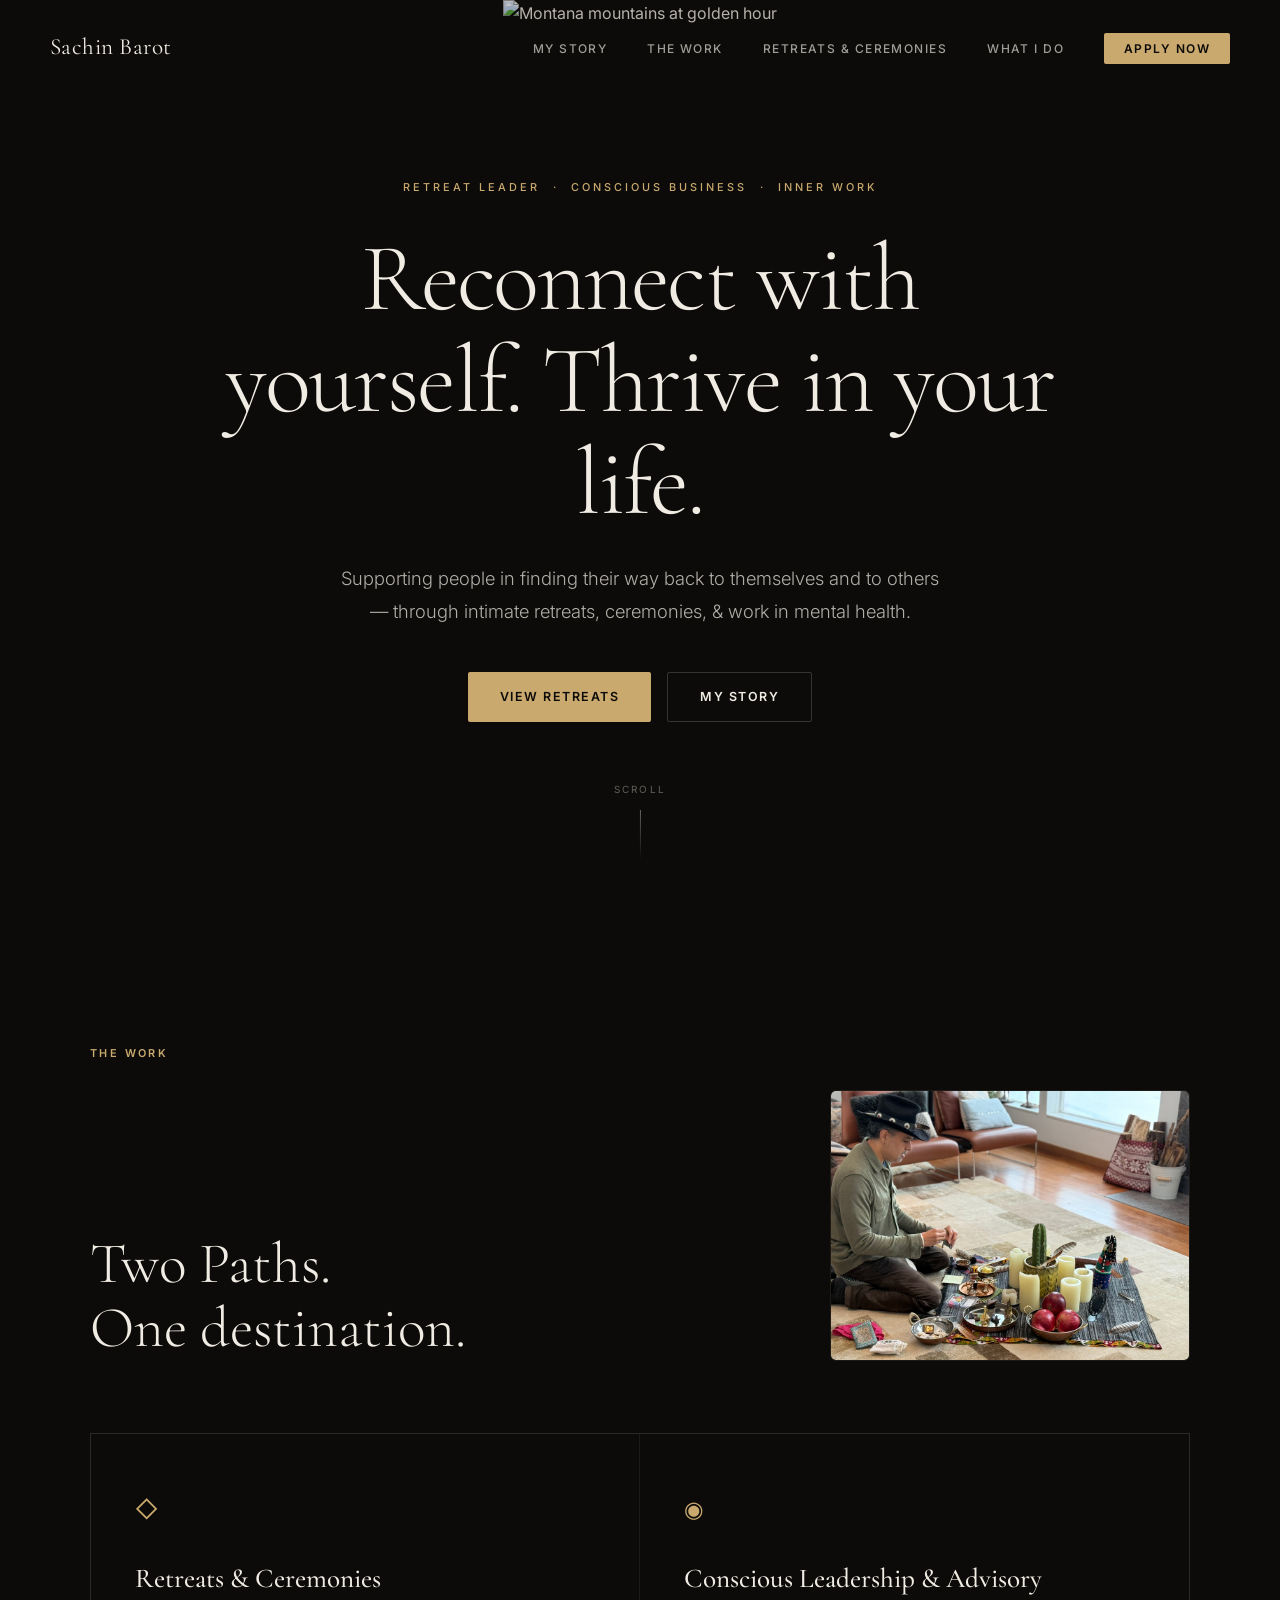
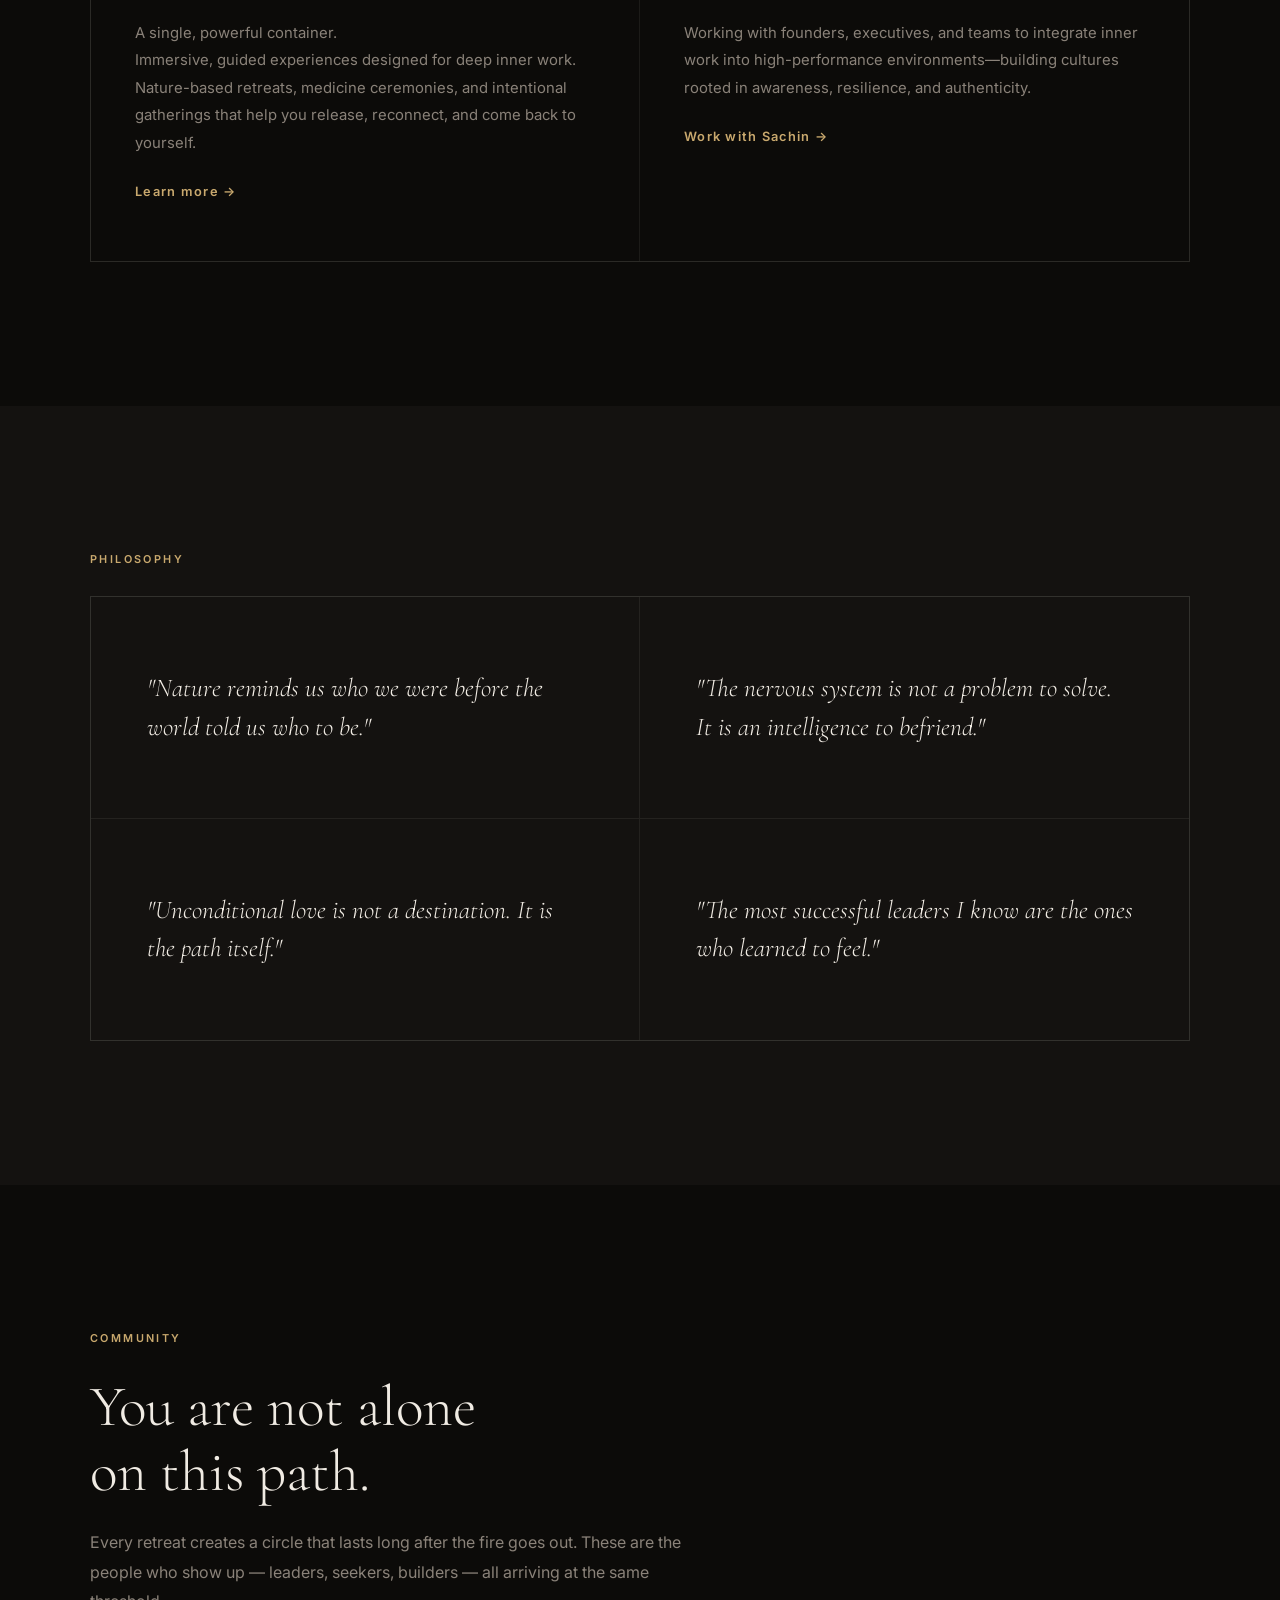
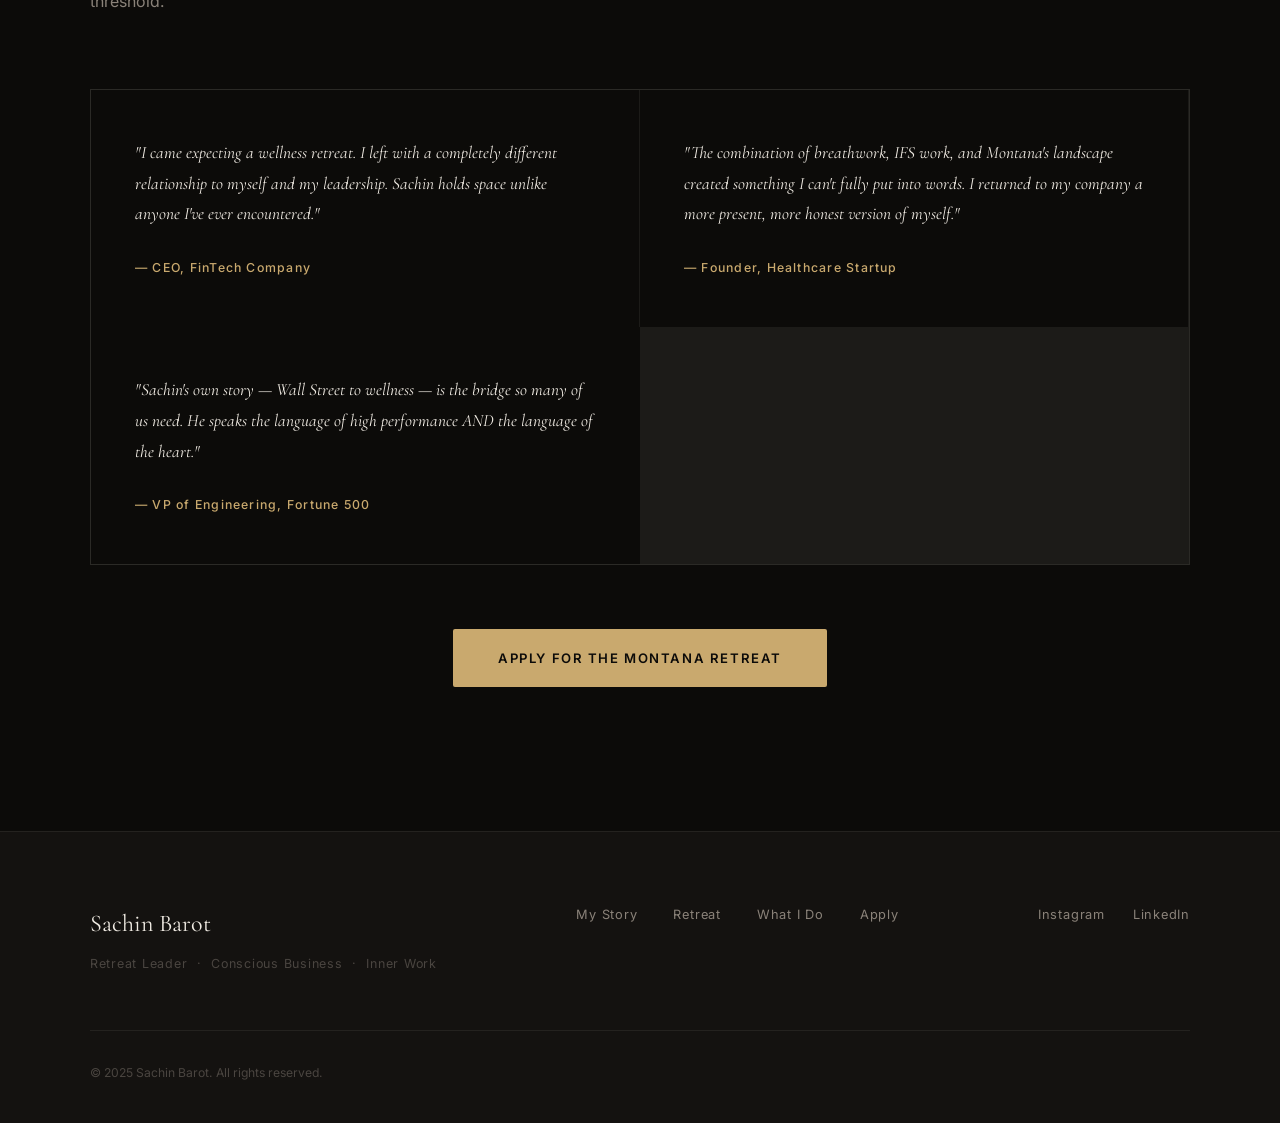
==== index.html @ ffbde457 "Add favicon and browser tab icon across all pages Generates favicon and apple-touch-icon sizes from " ====
<!DOCTYPE html>
<html lang="en">
<head>
  <meta charset="UTF-8" />
  <meta name="viewport" content="width=device-width, initial-scale=1.0" />
  <title>Sachin Barot — Retreat Leader & Conscious Guide</title>
  <meta name="description" content="Immersive retreats and experiences designed to help leaders reconnect with their hearts, their purpose, and the natural world." />
  <link href="https://fonts.googleapis.com/css2?family=Cormorant+Garamond:ital,wght@0,300;0,400;0,500;0,600;1,300;1,400;1,500&family=Inter:wght@300;400;500;600&display=swap" rel="stylesheet" />
  <link rel="icon" type="image/png" sizes="32x32" href="images/favicon-32.png" />
  <link rel="icon" type="image/png" sizes="16x16" href="images/favicon-16.png" />
  <link rel="apple-touch-icon" sizes="180x180" href="images/apple-touch-icon.png" />
  <link rel="stylesheet" href="style.css" />
</head>
<body>

  <!-- ─── NAV ─────────────────────────────────────────────── -->
  <nav id="nav">
    <div class="nav-inner">
      <a href="index.html" class="nav-logo">Sachin Barot</a>
      <ul class="nav-links" id="navLinks">
        <li><a href="story.html">My Story</a></li>
        <li><a href="index.html#work">The Work</a></li>
        <li><a href="retreat.html">Retreats &amp; Ceremonies</a></li>
        <li><a href="writing.html">What I Do</a></li>
        <li><a href="retreat.html#apply" class="nav-cta">Apply Now</a></li>
      </ul>
      <button class="nav-menu-btn" id="menuBtn" aria-label="Toggle menu">
        <span></span><span></span><span></span>
      </button>
    </div>
  </nav>

  <!-- ─── HERO ─────────────────────────────────────────────── -->
  <section id="hero">
    <div class="hero-bg">
      <img
        src="images/montana-1.jpg"
        alt="Montana mountains at golden hour"
        fetchpriority="high"
      />
      <div class="hero-overlay"></div>
    </div>
    <div class="hero-content">
      <p class="eyebrow">Retreat Leader &nbsp;·&nbsp; Conscious Business &nbsp;·&nbsp; Inner Work</p>
      <h1>Reconnect with yourself. Thrive in your life.</h1>
      <p class="hero-sub">
        Supporting people in finding their way back to themselves and to others — 
        through intimate retreats, ceremonies, & work in mental health.
      </p>
      <div class="hero-btns">
        <a href="retreat.html" class="btn btn-primary">View Retreats</a>
        <a href="story.html" class="btn btn-ghost">My Story</a>
      </div>
    </div>
    <div class="hero-scroll">
      <span>Scroll</span>
      <div class="scroll-line"></div>
    </div>
  </section>

  <!-- ─── THE WORK ──────────────────────────────────────────── -->
  <section id="work">
    <div class="container">
      <div class="section-label">The Work</div>
      <div class="work-heading-row">
  <h2>Two Paths.<br>One destination.</h2>
  <img
    src="images/sachin-right.jpg"
    alt="Sachin Barot portrait"
    class="work-heading-photo"
    loading="lazy"
  />
</div>      
     <div class="work-grid">
  <div class="work-card">
    <div class="work-icon">◇</div>
    <h3>Retreats &amp; Ceremonies</h3>
    <p>
      A single, powerful container.
    </p>
    <p>
      Immersive, guided experiences designed for deep inner work.
      Nature-based retreats, medicine ceremonies, and intentional
      gatherings that help you release, reconnect, and come back to
      yourself.
    </p>
    <a href="retreat.html" class="card-link">Learn more →</a>
  </div>
  <div class="work-card">
    <div class="work-icon">◉</div>
    <h3>Conscious Leadership &amp; Advisory</h3>
    <p>
      Working with founders, executives, and teams to integrate inner
      work into high-performance environments—building cultures rooted
      in awareness, resilience, and authenticity.
    </p>
    <a href="writing.html" class="card-link">Work with Sachin →</a>  
  </div>
</div>
  </section>

  <!-- ─── PHILOSOPHY ────────────────────────────────────────── -->
  <section id="philosophy">
    <div class="container">
      <div class="section-label">Philosophy</div>
      <div class="quotes-grid">
        <div class="quote-card">
          <blockquote>
            "Nature reminds us who we were before the world told us who to be."
          </blockquote>
        </div>
        <div class="quote-card">
          <blockquote>
            "The nervous system is not a problem to solve. It is an intelligence
            to befriend."
          </blockquote>
        </div>
        <div class="quote-card">
          <blockquote>
            "Unconditional love is not a destination. It is the path itself."
          </blockquote>
        </div>
        <div class="quote-card">
          <blockquote>
            "The most successful leaders I know are the ones who learned to feel."
          </blockquote>
        </div>
      </div>
    </div>
  </section>

  <!-- ─── COMMUNITY ─────────────────────────────────────────── -->
  <section id="community">
    <div class="container">
      <div class="section-label">Community</div>
      <h2>You are not alone<br>on this path.</h2>
      <p class="community-sub">
        Every retreat creates a circle that lasts long after the fire goes out.
        These are the people who show up — leaders, seekers, builders — all
        arriving at the same threshold.
      </p>
      <div class="testimonials">
        <div class="testimonial">
          <p class="testimonial-quote">
            "I came expecting a wellness retreat. I left with a completely different
            relationship to myself and my leadership. Sachin holds space unlike
            anyone I've ever encountered."
          </p>
          <span class="author-name">— CEO, FinTech Company</span>
        </div>
        <div class="testimonial">
          <p class="testimonial-quote">
            "The combination of breathwork, IFS work, and Montana's landscape
            created something I can't fully put into words. I returned to my
            company a more present, more honest version of myself."
          </p>
          <span class="author-name">— Founder, Healthcare Startup</span>
        </div>
        <div class="testimonial">
          <p class="testimonial-quote">
            "Sachin's own story — Wall Street to wellness — is the bridge so many
            of us need. He speaks the language of high performance AND the language
            of the heart."
          </p>
          <span class="author-name">— VP of Engineering, Fortune 500</span>
        </div>
      </div>
      <div class="community-cta">
        <a href="retreat.html#apply" class="btn btn-primary btn-large">Apply for the Montana Retreat</a>
      </div>
    </div>
  </section>

  <!-- ─── FOOTER ───────────────────────────────────────────── -->
  <footer>
    <div class="container footer-inner">
      <div class="footer-top">
        <div class="footer-brand">
          <a href="index.html" class="footer-logo">Sachin Barot</a>
          <p>Retreat Leader &nbsp;·&nbsp; Conscious Business &nbsp;·&nbsp; Inner Work</p>
        </div>
        <nav class="footer-nav">
          <a href="story.html">My Story</a>
          <a href="retreat.html">Retreat</a>
          <a href="writing.html">What I Do</a>          
          <a href="retreat.html#apply">Apply</a>
        </nav>
        <div class="footer-social">
          <a href="https://www.instagram.com/nycsachin/" target="_blank" rel="noopener noreferrer">Instagram</a>
          <a href="https://linkedin.com/in/sachin-barot/" target="_blank" rel="noopener noreferrer">LinkedIn</a>
        </div>
      </div>
      <div class="footer-bottom">
        <p>© 2025 Sachin Barot. All rights reserved.</p>
      </div>
    </div>
  </footer>

  <script src="app.js"></script>
</body>
</html>
---- style.css ----
/* ─── RESET & TOKENS ──────────────────────────────────────── */
*, *::before, *::after { box-sizing: border-box; margin: 0; padding: 0; }

:root {
  --bg:           #0c0b09;
  --bg-alt:       #141210;
  --bg-card:      #1c1917;
  --text:         #f0ebe3;
  --text-muted:   #8a8279;
  --text-dim:     #4a4540;
  --accent:       #c9a96e;
  --accent-hover: #e0c080;
  --border:       rgba(240,235,227,0.07);
  --border-mid:   rgba(240,235,227,0.12);
  --border-strong:rgba(240,235,227,0.18);

  --font-display: 'Cormorant Garamond', Georgia, serif;
  --font-body:    'Inter', system-ui, sans-serif;
}

html { scroll-behavior: smooth; }

body {
  font-family: var(--font-body);
  background: var(--bg);
  color: var(--text);
  line-height: 1.7;
  font-size: 1rem;
  overflow-x: hidden;
}

/* ─── UTILITIES ───────────────────────────────────────────── */
.container {
  max-width: 1180px;
  margin: 0 auto;
  padding: 0 2.5rem;
}

.section-label {
  font-size: 0.68rem;
  font-weight: 600;
  letter-spacing: 0.22em;
  text-transform: uppercase;
  color: var(--accent);
  margin-bottom: 1.75rem;
}

/* ─── BUTTONS ─────────────────────────────────────────────── */
.btn {
  display: inline-flex;
  align-items: center;
  gap: 0.5rem;
  padding: 0.85rem 2rem;
  border-radius: 2px;
  font-family: var(--font-body);
  font-size: 0.78rem;
  font-weight: 600;
  letter-spacing: 0.12em;
  text-transform: uppercase;
  text-decoration: none;
  transition: all 0.25s ease;
  cursor: pointer;
  border: none;
  white-space: nowrap;
}
.btn-primary {
  background: var(--accent);
  color: #0c0b09;
}
.btn-primary:hover {
  background: var(--accent-hover);
  transform: translateY(-2px);
}
.btn-ghost {
  background: transparent;
  color: var(--text);
  border: 1px solid var(--border-strong);
}
.btn-ghost:hover {
  border-color: var(--accent);
  color: var(--accent);
}
.btn-large {
  padding: 1.1rem 2.8rem;
  font-size: 0.82rem;
}
.btn-full {
  width: 100%;
  justify-content: center;
}

/* ─── NAV ─────────────────────────────────────────────────── */
#nav {
  position: fixed;
  top: 0; left: 0; right: 0;
  z-index: 200;
  padding: 1.75rem 2.5rem;
  transition: background 0.4s ease, padding 0.35s ease, backdrop-filter 0.4s ease;
}
#nav.scrolled {
  background: rgba(12, 11, 9, 0.94);
  backdrop-filter: blur(18px);
  -webkit-backdrop-filter: blur(18px);
  padding: 1.1rem 2.5rem;
  border-bottom: 1px solid var(--border);
}
.nav-inner {
  max-width: 1180px;
  margin: 0 auto;
  display: flex;
  align-items: center;
  justify-content: space-between;
  gap: 2rem;
}
.nav-logo {
  font-family: var(--font-display);
  font-size: 1.45rem;
  font-weight: 400;
  letter-spacing: 0.02em;
  color: var(--text);
  text-decoration: none;
  flex-shrink: 0;
}
.nav-links {
  display: flex;
  align-items: center;
  gap: 2.5rem;
  list-style: none;
}
.nav-links a {
  color: rgba(240,235,227,0.65);
  text-decoration: none;
  font-size: 0.75rem;
  font-weight: 500;
  letter-spacing: 0.12em;
  text-transform: uppercase;
  transition: color 0.2s;
}
.nav-links a:hover { color: var(--text); }
.nav-cta {
  background: var(--accent) !important;
  color: #0c0b09 !important;
  padding: 0.5rem 1.25rem !important;
  border-radius: 2px;
  font-weight: 600 !important;
}
.nav-cta:hover {
  background: var(--accent-hover) !important;
  transform: translateY(-1px);
}
.nav-menu-btn {
  display: none;
  flex-direction: column;
  gap: 5px;
  background: none;
  border: none;
  cursor: pointer;
  padding: 6px;
}
.nav-menu-btn span {
  display: block;
  width: 22px;
  height: 1px;
  background: var(--text);
  transition: all 0.3s;
}

/* ─── HERO ────────────────────────────────────────────────── */
#hero {
  position: relative;
  min-height: 100vh;
  display: flex;
  align-items: center;
  justify-content: center;
  text-align: center;
  overflow: hidden;
}
.hero-bg {
  position: absolute;
  inset: 0;
}
.hero-bg img {
  width: 100%;
  height: 100%;
  object-fit: cover;
  object-position: center 40%;
}
.hero-overlay {
  position: absolute;
  inset: 0;
  background: linear-gradient(
    to bottom,
    rgba(12,11,9,0.25) 0%,
    rgba(12,11,9,0.50) 45%,
    rgba(12,11,9,0.88) 100%
  );
}
.hero-content {
  position: relative;
  z-index: 2;
  max-width: 920px;
  padding: 0 2rem;
}
.eyebrow {
  font-size: 0.68rem;
  font-weight: 500;
  letter-spacing: 0.28em;
  text-transform: uppercase;
  color: var(--accent);
  margin-bottom: 2rem;
  display: block;
}
#hero h1 {
  font-family: var(--font-display);
  font-size: clamp(3.2rem, 7.5vw, 7rem);
  font-weight: 300;
  line-height: 1.06;
  letter-spacing: -0.02em;
  color: var(--text);
  margin-bottom: 1.75rem;
}
.hero-sub {
  font-size: clamp(1rem, 1.5vw, 1.15rem);
  color: rgba(240,235,227,0.72);
  max-width: 600px;
  margin: 0 auto 2.75rem;
  line-height: 1.8;
  font-weight: 300;
}
.hero-btns {
  display: flex;
  gap: 1rem;
  justify-content: center;
  flex-wrap: wrap;
}
.hero-scroll {
  position: absolute;
  bottom: 2.5rem;
  left: 50%;
  transform: translateX(-50%);
  display: flex;
  flex-direction: column;
  align-items: center;
  gap: 0.75rem;
  z-index: 2;
}
.hero-scroll span {
  font-size: 0.62rem;
  letter-spacing: 0.22em;
  text-transform: uppercase;
  color: rgba(240,235,227,0.38);
}
.scroll-line {
  width: 1px;
  height: 50px;
  background: linear-gradient(to bottom, rgba(240,235,227,0.4), transparent);
  animation: scrollPulse 2.2s ease-in-out infinite;
}
@keyframes scrollPulse {
  0%, 100% { opacity: 0.35; }
  50% { opacity: 1; }
}

/* ─── STORY ───────────────────────────────────────────────── */
#story {
  padding: 9rem 0;
  background: var(--bg-alt);
  position: relative;
}
#story::before {
  content: '';
  position: absolute;
  top: 0; left: 50%;
  transform: translateX(-50%);
  width: 1px; height: 80px;
  background: linear-gradient(to bottom, transparent, var(--border-mid));
}
.story-headline {
  font-family: var(--font-display);
  font-size: clamp(1.75rem, 3.2vw, 2.9rem);
  font-weight: 300;
  font-style: italic;
  line-height: 1.3;
  color: var(--text);
  max-width: 800px;
  margin-bottom: 5rem;
  border-left: 2px solid var(--accent);
  padding-left: 2rem;
}
.chapters {
  display: flex;
  flex-direction: column;
}
.chapter {
  display: grid;
  grid-template-columns: 72px 1fr;
  gap: 2.5rem;
  padding: 3.5rem 0;
  border-top: 1px solid var(--border);
}
.chapter:last-child { border-bottom: 1px solid var(--border); }
.chapter-num {
  font-family: var(--font-display);
  font-size: 3.8rem;
  font-weight: 300;
  color: var(--text-dim);
  line-height: 1;
  padding-top: 0.15rem;
}
.chapter-body h3 {
  font-family: var(--font-display);
  font-size: 1.7rem;
  font-weight: 500;
  color: var(--text);
  margin-bottom: 1rem;
}
.chapter-body p {
  color: rgba(240,235,227,0.62);
  line-height: 1.88;
  max-width: 680px;
  font-size: 0.96rem;
}

/* ─── THE WORK ────────────────────────────────────────────── */
#work {
  padding: 9rem 0;
  background: var(--bg);
}
#work h2 {
  font-family: var(--font-display);
  font-size: clamp(2.4rem, 4.5vw, 4rem);
  font-weight: 300;
  line-height: 1.12;
  margin-bottom: 0;  
}

.work-heading-row {
  display: flex;
  align-items: flex-end;
  justify-content: space-between;
  gap: 2rem;
  margin-bottom: 4.5rem;
}

.work-heading-photo {
  width: min(360px, 42vw);   /* wider than before */
  height: auto;              /* keep natural proportions */
  object-fit: contain;       /* no crop */
  border-radius: 6px;
  border: 1px solid var(--border);
}

@media (max-width: 768px) {
  .work-heading-photo {
    width: 100%;
    max-width: 360px;
    height: auto;
  }

  .work-heading-photo {
    width: 100%;
    max-width: 320px;
  }
}

.work-grid {
  display: grid;
  grid-template-columns: repeat(2, 1fr);
  gap: 0;
  background: var(--border);
  border: 1px solid var(--border);
}
.work-card {
  background: var(--bg);
  padding: 3.5rem 2.75rem;
  transition: background 0.3s;
  border-right: 1px solid var(--border);
}
.work-card:last-child { border-right: none; }
.work-card:hover { background: var(--bg-card); }
.work-icon {
  font-size: 1.4rem;
  color: var(--accent);
  margin-bottom: 1.75rem;
  display: block;
}
.work-card h3 {
  font-family: var(--font-display);
  font-size: 1.7rem;
  font-weight: 500;
  color: var(--text);
  margin-bottom: 1.1rem;
}
.work-card p {
  color: var(--text-muted);
  font-size: 0.93rem;
  line-height: 1.85;
}


/* ─── MONTANA RETREAT ─────────────────────────────────────── */
#retreat {
  position: relative;
  padding: 9rem 0;
  overflow: hidden;
}
.retreat-bg {
  position: absolute;
  inset: 0;
}
.retreat-bg img {
  width: 100%;
  height: 100%;
  object-fit: cover;
  object-position: center 30%;
  filter: brightness(0.2) saturate(0.7);
}
.retreat-overlay {
  position: absolute;
  inset: 0;
  background: linear-gradient(
    135deg,
    rgba(12,11,9,0.92) 0%,
    rgba(12,11,9,0.65) 100%
  );
}
.retreat-content {
  position: relative;
  z-index: 2;
  max-width: 820px;
}
.retreat-tag {
  display: inline-block;
  font-size: 0.68rem;
  font-weight: 700;
  letter-spacing: 0.2em;
  text-transform: uppercase;
  color: #0c0b09;
  background: var(--accent);
  padding: 0.35rem 1rem;
  border-radius: 2px;
  margin-bottom: 1.25rem;
}
#retreat h2 {
  font-family: var(--font-display);
  font-size: clamp(2.8rem, 5.5vw, 5rem);
  font-weight: 300;
  line-height: 1.08;
  margin-bottom: 0.75rem;
  margin-top: 0.25rem;
}
.retreat-subtitle {
  font-family: var(--font-display);
  font-size: 1.1rem;
  font-style: italic;
  color: var(--text-muted);
  margin-bottom: 3.5rem;
}
.retreat-details {
  display: grid;
  grid-template-columns: repeat(2, 1fr);
  border: 1px solid var(--border-mid);
  margin-bottom: 3rem;
}
.retreat-detail {
  padding: 1.4rem 2rem;
  border-right: 1px solid var(--border-mid);
  border-bottom: 1px solid var(--border-mid);
  display: flex;
  flex-direction: column;
  gap: 0.3rem;
}
.retreat-detail:nth-child(even) { border-right: none; }
.retreat-detail:nth-last-child(-n+2) { border-bottom: none; }
.detail-label {
  font-size: 0.65rem;
  letter-spacing: 0.2em;
  text-transform: uppercase;
  color: var(--accent);
  font-weight: 600;
}
.detail-value {
  font-size: 0.97rem;
  color: var(--text);
}
.guest-facilitator {
  border-left: 2px solid var(--accent);
  padding: 1.75rem 2.25rem;
  margin-bottom: 3rem;
  background: rgba(201, 169, 110, 0.05);
}
.facilitator-label {
  font-size: 0.65rem;
  letter-spacing: 0.22em;
  text-transform: uppercase;
  color: var(--accent);
  font-weight: 600;
  margin-bottom: 0.5rem;
}
.facilitator-name {
  font-family: var(--font-display);
  font-size: 1.4rem;
  font-weight: 500;
  color: var(--text);
  margin-bottom: 0.85rem;
}
.facilitator-bio {
  font-size: 0.9rem;
  color: var(--text-muted);
  line-height: 1.85;
}

/* ─── PHILOSOPHY ──────────────────────────────────────────── */
#philosophy {
  padding: 9rem 0;
  background: var(--bg-alt);
}
.quotes-grid {
  display: grid;
  grid-template-columns: repeat(2, 1fr);
  gap: 0;
  background: var(--border);
  border: 1px solid var(--border);
  margin-top: 1rem;
}
.quote-card {
  background: var(--bg-alt);
  padding: 4.5rem 3.5rem;
  transition: background 0.3s;
  border-right: 1px solid var(--border);
  border-bottom: 1px solid var(--border);
}
.quote-card:nth-child(even) { border-right: none; }
.quote-card:nth-last-child(-n+2) { border-bottom: none; }
.quote-card:hover { background: var(--bg-card); }
.quote-card blockquote {
  font-family: var(--font-display);
  font-size: clamp(1.25rem, 2vw, 1.8rem);
  font-weight: 300;
  font-style: italic;
  line-height: 1.5;
  color: var(--text);
}

/* ─── COMMUNITY ───────────────────────────────────────────── */
#community {
  padding: 9rem 0;
  background: var(--bg);
}
#community h2 {
  font-family: var(--font-display);
  font-size: clamp(2.4rem, 4.5vw, 4rem);
  font-weight: 300;
  line-height: 1.12;
  margin-bottom: 1.5rem;
}
.community-sub {
  color: var(--text-muted);
  font-size: 1rem;
  line-height: 1.85;
  max-width: 600px;
  margin-bottom: 4.5rem;
}
.testimonials {
  display: grid;
  grid-template-columns: repeat(2, 1fr);
  gap: 0;
  background: var(--border);
  border: 1px solid var(--border);
}
.testimonial {
  background: var(--bg);
  padding: 3rem 2.75rem;
  border-right: 1px solid var(--border);
  display: flex;
  flex-direction: column;
  gap: 1.75rem;
  transition: background 0.3s;
}
.testimonial:last-child { border-right: none; }
.testimonial:hover { background: var(--bg-card); }
.testimonial-quote {
  font-family: var(--font-display);
  font-size: 1.08rem;
  font-style: italic;
  line-height: 1.78;
  color: var(--text);
  flex: 1;
}
.author-name {
  font-size: 0.77rem;
  color: var(--accent);
  letter-spacing: 0.1em;
  font-weight: 500;
}

/* ─── WRITING ─────────────────────────────────────────────── */
#writing {
  padding: 9rem 0;
  background: var(--bg-alt);
}
#writing h2 {
  font-family: var(--font-display);
  font-size: clamp(2.4rem, 4.5vw, 4rem);
  font-weight: 300;
  line-height: 1.12;
  margin-bottom: 4.5rem;
}
.articles-grid {
  display: grid;
  grid-template-columns: repeat(3, 1fr);
  gap: 0;
  background: var(--border);
  border: 1px solid var(--border);
}
.article-card {
  background: var(--bg-alt);
  padding: 3.5rem 2.75rem;
  border-right: 1px solid var(--border);
  display: flex;
  flex-direction: column;
  transition: background 0.3s;
}
.article-card:last-child { border-right: none; }
.article-card:hover { background: var(--bg-card); }
.article-tag {
  font-size: 0.65rem;
  font-weight: 700;
  letter-spacing: 0.22em;
  text-transform: uppercase;
  color: var(--accent);
  margin-bottom: 1.25rem;
}
.article-card h4 {
  font-family: var(--font-display);
  font-size: 1.5rem;
  font-weight: 400;
  line-height: 1.3;
  color: var(--text);
  margin-bottom: 1.1rem;
}
.article-card p {
  color: var(--text-muted);
  font-size: 0.9rem;
  line-height: 1.85;
  flex: 1;
  margin-bottom: 2rem;
}
.article-link {
  color: var(--accent);
  text-decoration: none;
  font-size: 0.8rem;
  font-weight: 600;
  letter-spacing: 0.1em;
  transition: color 0.2s;
  align-self: flex-start;
}
.article-link:hover { color: var(--accent-hover); }

/* ─── APPLICATION ─────────────────────────────────────────── */
#apply {
  padding: 9rem 0;
  background: var(--bg);
}
#apply h2 {
  font-family: var(--font-display);
  font-size: clamp(2.4rem, 4.5vw, 4rem);
  font-weight: 300;
  line-height: 1.12;
  margin-bottom: 1.5rem;
}
.apply-sub {
  color: var(--text-muted);
  font-size: 1rem;
  line-height: 1.85;
  max-width: 560px;
  margin-bottom: 4rem;
}
.apply-form {
  max-width: 720px;
  display: flex;
  flex-direction: column;
  gap: 1.75rem;
}
.form-row {
  display: grid;
  grid-template-columns: 1fr 1fr;
  gap: 1.75rem;
}
.form-group {
  display: flex;
  flex-direction: column;
  gap: 0.55rem;
}
.form-group label {
  font-size: 0.72rem;
  font-weight: 600;
  letter-spacing: 0.14em;
  text-transform: uppercase;
  color: var(--text-muted);
}
.label-optional {
  font-weight: 400;
  letter-spacing: 0;
  text-transform: none;
  font-size: 0.68rem;
  color: var(--text-dim);
}
.form-group input,
.form-group textarea {
  background: var(--bg-card);
  border: 1px solid var(--border-mid);
  border-radius: 2px;
  padding: 0.95rem 1.3rem;
  color: var(--text);
  font-family: var(--font-body);
  font-size: 0.95rem;
  line-height: 1.6;
  transition: border-color 0.2s;
  resize: vertical;
}
.form-group input:focus,
.form-group textarea:focus {
  outline: none;
  border-color: var(--accent);
}
.form-group input::placeholder,
.form-group textarea::placeholder {
  color: var(--text-dim);
}
.form-note {
  font-size: 0.78rem;
  color: var(--text-dim);
  text-align: center;
  margin-top: -0.5rem;
}
.form-success {
  display: none;
  max-width: 720px;
  text-align: center;
  padding: 4rem;
  border: 1px solid var(--border-mid);
  background: var(--bg-card);
}
.form-success.visible { display: block; }
.success-icon {
  font-size: 2rem;
  color: var(--accent);
  margin-bottom: 1.25rem;
}
.form-success h3 {
  font-family: var(--font-display);
  font-size: 1.8rem;
  font-weight: 400;
  margin-bottom: 0.75rem;
}
.form-success p {
  color: var(--text-muted);
  font-size: 0.95rem;
  line-height: 1.8;
}

/* ─── FOOTER ──────────────────────────────────────────────── */
footer {
  background: var(--bg-alt);
  border-top: 1px solid var(--border);
  padding: 4.5rem 0 2.5rem;
}
.footer-inner {
  display: flex;
  flex-direction: column;
  gap: 3.5rem;
}
.footer-top {
  display: flex;
  justify-content: space-between;
  align-items: flex-start;
  gap: 3rem;
  flex-wrap: wrap;
}
.footer-logo {
  font-family: var(--font-display);
  font-size: 1.5rem;
  font-weight: 400;
  color: var(--text);
  text-decoration: none;
  display: block;
  margin-bottom: 0.5rem;
}
.footer-brand p {
  font-size: 0.78rem;
  color: var(--text-dim);
  letter-spacing: 0.06em;
}
.footer-nav {
  display: flex;
  gap: 2.25rem;
  flex-wrap: wrap;
  align-items: center;
}
.footer-nav a {
  font-size: 0.8rem;
  color: var(--text-muted);
  text-decoration: none;
  letter-spacing: 0.06em;
  transition: color 0.2s;
}
.footer-nav a:hover { color: var(--accent); }
.footer-social {
  display: flex;
  gap: 1.75rem;
}
.footer-social a {
  font-size: 0.8rem;
  color: var(--text-muted);
  text-decoration: none;
  letter-spacing: 0.06em;
  transition: color 0.2s;
}
.footer-social a:hover { color: var(--accent); }
.footer-bottom {
  border-top: 1px solid var(--border);
  padding-top: 2rem;
}
.footer-bottom p {
  font-size: 0.76rem;
  color: var(--text-dim);
}

/* ─── FADE-IN ANIMATION ───────────────────────────────────── */
.fade-in {
  opacity: 0;
  transform: translateY(28px);
  transition: opacity 0.75s ease, transform 0.75s ease;
}
.fade-in.visible {
  opacity: 1;
  transform: translateY(0);
}

/* ─── RESPONSIVE ──────────────────────────────────────────── */
@media (max-width: 1024px) {
  .work-grid {
    grid-template-columns: 1fr;
  }
  .work-card { border-right: none; border-bottom: 1px solid var(--border); }
  .work-card:last-child { border-bottom: none; }

  .testimonials {
    grid-template-columns: 1fr;
  }
  .testimonial { border-right: none; border-bottom: 1px solid var(--border); }
  .testimonial:last-child { border-bottom: none; }

  .articles-grid {
    grid-template-columns: 1fr;
  }
  .article-card { border-right: none; border-bottom: 1px solid var(--border); }
  .article-card:last-child { border-bottom: none; }

  .quotes-grid { grid-template-columns: 1fr; }
  .quote-card { border-right: none; }

  #experience {
    grid-template-columns: 1fr 1fr;
    grid-template-rows: 280px 280px auto;
  }
  .exp-photo-1 { grid-column: 1; grid-row: 1; }
  .exp-photo-2 { grid-column: 2; grid-row: 1; }
  .exp-photo-3 { grid-column: 1; grid-row: 2; }
  .exp-photo-4 { grid-column: 2; grid-row: 2; }
  .exp-content {
    grid-column: 1 / 3;
    grid-row: 3;
    padding: 4rem 3rem;
  }
}

@media (max-width: 768px) {
  .container { padding: 0 1.5rem; }

  .nav-links { display: none; }
  .nav-links.open {
    display: flex;
    flex-direction: column;
    position: absolute;
    top: 100%;
    left: 0; right: 0;
    background: rgba(12,11,9,0.98);
    padding: 2rem 1.5rem;
    gap: 1.5rem;
    border-bottom: 1px solid var(--border);
  }
  .nav-menu-btn { display: flex; }

  #hero h1 { font-size: clamp(2.5rem, 10vw, 4rem); }

  .chapter { grid-template-columns: 48px 1fr; gap: 1.5rem; }

  #experience {
    grid-template-columns: 1fr 1fr;
    grid-template-rows: 200px 200px auto;
  }
  .exp-content { padding: 3rem 2rem; }
  .exp-content h2 { font-size: 1.9rem; }

  .retreat-details {
    grid-template-columns: 1fr;
  }
  .retreat-detail { border-right: none !important; }
  .retreat-detail:not(:last-child) { border-bottom: 1px solid var(--border-mid) !important; }

  .form-row { grid-template-columns: 1fr; }

  .footer-top { flex-direction: column; gap: 2rem; }

  .testimonials { grid-template-columns: 1fr; }
}

@media (max-width: 480px) {
  #experience {
    grid-template-columns: 1fr;
    grid-template-rows: 220px 220px 220px 220px auto;
  }
  .exp-photo-1 { grid-column: 1; grid-row: 1; }
  .exp-photo-2 { grid-column: 1; grid-row: 2; }
  .exp-photo-3 { grid-column: 1; grid-row: 3; }
  .exp-photo-4 { grid-column: 1; grid-row: 4; }
  .exp-content { grid-column: 1; grid-row: 5; }
}

/* ─── MULTI-PAGE ADDITIONS ────────────────────────────────── */

/* NAV ACTIVE STATE */
.nav-active {
  color: var(--accent) !important;
}

/* COMMUNITY CTA */
.community-cta {
  margin-top: 4rem;
  text-align: center;
}

/* CARD LINK */
.card-link {
  display: inline-block;
  margin-top: 1.5rem;
  color: var(--accent);
  text-decoration: none;
  font-size: 0.8rem;
  font-weight: 600;
  letter-spacing: 0.1em;
  transition: color 0.2s;
}
.card-link:hover { color: var(--accent-hover); }

/* ─── PAGE HERO ───────────────────────────────────────────── */
.page-hero {
  position: relative;
  min-height: 65vh;
  display: flex;
  align-items: flex-end;
  padding-bottom: 6rem;
  overflow: hidden;
}
.page-hero-sm {
  min-height: 50vh;
}
.page-hero-bg {
  position: absolute;
  inset: 0;
}
.page-hero-bg img {
  width: 100%;
  height: 100%;
  object-fit: cover;
  object-position: center 35%;
}
.page-hero-content {
  position: relative;
  z-index: 2;
  max-width: 1180px;
  margin: 0 auto;
  padding: 0 2.5rem;
  width: 100%;
}
.page-hero-content h1 {
  font-family: var(--font-display);
  font-size: clamp(2.4rem, 5.5vw, 5.5rem);
  font-weight: 300;
  line-height: 1.08;
  letter-spacing: -0.02em;
  color: var(--text);
  max-width: 860px;
  margin-top: 1rem;
}
.page-hero-content .hero-sub {
  margin: 1.5rem 0 0;
  max-width: 560px;
  text-align: left;
}

/* ─── STORY PAGE ──────────────────────────────────────────── */
.story-intro {
  padding: 7rem 0;
  background: var(--bg-alt);
}
.story-intro-grid {
  display: grid;
  grid-template-columns: 340px 1fr;
  gap: 6rem;
  align-items: start;
}
.story-portrait {
  position: sticky;
  top: 6rem;
}
.story-portrait img {
  width: 100%;
  border-radius: 2px;
  display: block;
  filter: grayscale(15%);
}
.story-lead {
  font-family: var(--font-display);
  font-size: 1.5rem;
  font-weight: 300;
  font-style: italic;
  line-height: 1.5;
  color: var(--text);
  margin-bottom: 1.75rem;
}
.story-intro-text p {
  color: rgba(240,235,227,0.65);
  font-size: 0.97rem;
  line-height: 1.88;
  margin-bottom: 1.1rem;
  max-width: 640px;
}

#chapters {
  padding: 7rem 0;
  background: var(--bg);
}

/* ─── CREDENTIALS ─────────────────────────────────────────── */
.credentials {
  padding: 7rem 0;
  background: var(--bg-alt);
}
.cred-grid {
  display: grid;
  grid-template-columns: repeat(2, 1fr);
  gap: 0;
  background: var(--border);
  border: 1px solid var(--border);
  margin-top: 1.5rem;
}
.cred-item {
  background: var(--bg-alt);
  padding: 3rem 2.75rem;
  border-right: 1px solid var(--border);
  border-bottom: 1px solid var(--border);
  transition: background 0.3s;
}
.cred-item:nth-child(even) { border-right: none; }
.cred-item:nth-last-child(-n+2) { border-bottom: none; }
.cred-item:hover { background: var(--bg-card); }
.cred-label {
  font-size: 0.68rem;
  font-weight: 700;
  letter-spacing: 0.2em;
  text-transform: uppercase;
  color: var(--accent);
  margin-bottom: 0.85rem;
}
.cred-item p {
  color: var(--text-muted);
  font-size: 0.9rem;
  line-height: 1.8;
}

/* ─── STORY / WRITING CTA ─────────────────────────────────── */
.story-cta {
  padding: 8rem 0;
  background: var(--bg);
  text-align: center;
}
.story-cta h2 {
  font-family: var(--font-display);
  font-size: clamp(2.2rem, 4vw, 3.5rem);
  font-weight: 300;
  margin-bottom: 1.25rem;
}
.story-cta p {
  color: var(--text-muted);
  font-size: 1rem;
  line-height: 1.8;
  max-width: 520px;
  margin: 0 auto 3rem;
}
.cta-btns {
  display: flex;
  gap: 1rem;
  justify-content: center;
  flex-wrap: wrap;
}

/* ─── RETREAT PAGE ────────────────────────────────────────── */
#the-return {
  padding: 8rem 0;
  background: var(--bg-alt);
}
#the-return h2 {
  font-family: var(--font-display);
  font-size: clamp(2.4rem, 4.5vw, 4rem);
  font-weight: 300;
  line-height: 1.12;
  margin-bottom: 2.5rem;
}
.return-intro {
  max-width: 720px;
  margin-bottom: 5rem;
}
.return-intro p {
  color: var(--text-muted);
  font-size: 1.05rem;
  line-height: 1.9;
  margin-bottom: 1.5rem;
}
.return-intro p:last-child { margin-bottom: 0; }

.rest-protocol h3 {
  font-family: var(--font-display);
  font-size: clamp(1.6rem, 2.5vw, 2.2rem);
  font-weight: 400;
  color: var(--text);
  margin-bottom: 2.5rem;
}
.rest-grid {
  display: grid;
  grid-template-columns: repeat(4, 1fr);
  gap: 0;
  background: var(--border);
  border: 1px solid var(--border);
}
.rest-card {
  background: var(--bg-alt);
  padding: 2.75rem 2rem;
  border-right: 1px solid var(--border);
}
.rest-card:last-child { border-right: none; }
.rest-letter {
  font-family: var(--font-display);
  font-size: 2.5rem;
  font-weight: 500;
  color: var(--accent);
  line-height: 1;
  margin-bottom: 1rem;
}
.rest-card h4 {
  font-family: var(--font-display);
  font-size: 1.3rem;
  font-weight: 500;
  color: var(--text);
  margin-bottom: 0.75rem;
}
.rest-card p {
  color: var(--text-muted);
  font-size: 0.88rem;
  line-height: 1.7;
}

#events {
  padding: 8rem 0;
  background: var(--bg);
}
#events h2 {
  font-family: var(--font-display);
  font-size: clamp(2.4rem, 4.5vw, 4rem);
  font-weight: 300;
  line-height: 1.12;
  margin-bottom: 4rem;
}

#past-retreats {
  padding: 4rem 0 8rem;
  background: var(--bg);
}
#past-retreats h2 {
  font-family: var(--font-display);
  font-size: clamp(2.4rem, 4.5vw, 4rem);
  font-weight: 300;
  line-height: 1.12;
  margin-bottom: 3rem;
}

/* Featured event card */
.event-card {
  margin-bottom: 3rem;
  border: 1px solid var(--border-mid);
  background: var(--bg-card);
}
.event-card:last-child { margin-bottom: 0; }

.event-featured {
  display: grid;
  grid-template-columns: 480px 1fr;
}
.event-upcoming {
  display: grid;
  grid-template-columns: 280px 1fr;
}

.event-card-media {
  position: relative;
  overflow: hidden;
}
.event-card-media img {
  width: 100%;
  height: 100%;
  object-fit: cover;
  display: block;
  transition: transform 0.6s ease;
}
.event-card:hover .event-card-media img { transform: scale(1.04); }

.event-card-media-sm {
  min-height: 260px;
}

.event-badge {
  position: absolute;
  top: 1.5rem;
  left: 1.5rem;
  font-size: 0.65rem;
  font-weight: 700;
  letter-spacing: 0.2em;
  text-transform: uppercase;
  background: var(--accent);
  color: #0c0b09;
  padding: 0.35rem 0.9rem;
  border-radius: 2px;
}
.event-badge-muted {
  background: rgba(240,235,227,0.12);
  color: var(--text);
}

.event-card-body {
  padding: 3rem 3.5rem;
  display: flex;
  flex-direction: column;
  justify-content: center;
}
.event-meta {
  display: flex;
  gap: 1.5rem;
  margin-bottom: 1rem;
  flex-wrap: wrap;
}
.event-location,
.event-dates {
  font-size: 0.72rem;
  font-weight: 600;
  letter-spacing: 0.15em;
  text-transform: uppercase;
  color: var(--text-muted);
}
.event-dates { color: var(--accent); }

.event-card h3 {
  font-family: var(--font-display);
  font-size: clamp(1.8rem, 2.5vw, 2.8rem);
  font-weight: 400;
  color: var(--text);
  line-height: 1.15;
  margin-bottom: 0.5rem;
}
.event-subtitle {
  font-family: var(--font-display);
  font-size: 1rem;
  font-style: italic;
  color: var(--text-muted);
  margin-bottom: 1.25rem;
}
.event-desc {
  color: var(--text-muted);
  font-size: 0.93rem;
  line-height: 1.85;
  margin-bottom: 2rem;
  max-width: 580px;
}

.event-details-grid {
  display: grid;
  grid-template-columns: repeat(2, 1fr);
  border: 1px solid var(--border);
  margin-bottom: 2.5rem;
}
.event-detail {
  padding: 1rem 1.5rem;
  border-right: 1px solid var(--border);
  border-bottom: 1px solid var(--border);
  display: flex;
  flex-direction: column;
  gap: 0.25rem;
}
.event-detail:nth-child(even) { border-right: none; }
.event-detail:nth-last-child(-n+2) { border-bottom: none; }

/* Past retreats */
.past-retreats-grid {
  display: grid;
  grid-template-columns: repeat(auto-fill, minmax(320px, 1fr));
  gap: 2rem;
}
.past-retreat-card {
  border: 1px solid var(--border-mid);
  background: var(--bg-card);
}
.past-retreat-media {
  position: relative;
  overflow: hidden;
  min-height: 220px;
}
.past-retreat-media img {
  width: 100%;
  height: 100%;
  object-fit: cover;
  display: block;
  filter: grayscale(0.3);
  transition: transform 0.6s ease, filter 0.6s ease;
}
.past-retreat-card:hover .past-retreat-media img {
  transform: scale(1.04);
  filter: grayscale(0);
}
.past-retreat-body {
  padding: 1.75rem 2rem;
}
.past-retreat-body h3 {
  font-family: var(--font-display);
  font-size: 1.4rem;
  font-weight: 400;
  color: var(--text);
  margin: 0.4rem 0 0.6rem;
}
.past-retreat-body .event-desc {
  font-size: 0.88rem;
  margin-bottom: 1rem;
}

/* Journal */
#journal {
  padding: 7rem 0;
  background: var(--bg-alt);
}
#journal h2 {
  font-family: var(--font-display);
  font-size: clamp(2.4rem, 4.5vw, 4rem);
  font-weight: 300;
  line-height: 1.12;
  margin-bottom: 1.5rem;
}
.journal-sub {
  color: var(--text-muted);
  font-size: 1rem;
  line-height: 1.85;
  max-width: 560px;
  margin-bottom: 2.5rem;
}

/* ─── WRITING PAGE ────────────────────────────────────────── */
#articles {
  padding: 7rem 0;
  background: var(--bg-alt);
}
.articles-grid-full {
  grid-template-columns: repeat(3, 1fr) !important;
}

/* ─── SELECT INPUT ────────────────────────────────────────── */
.form-group select {
  background: var(--bg-card);
  border: 1px solid var(--border-mid);
  border-radius: 2px;
  padding: 0.95rem 1.3rem;
  color: var(--text);
  font-family: var(--font-body);
  font-size: 0.95rem;
  transition: border-color 0.2s;
  appearance: none;
  -webkit-appearance: none;
  background-image: url("data:image/svg+xml,%3Csvg xmlns='http://www.w3.org/2000/svg' width='12' height='8' viewBox='0 0 12 8'%3E%3Cpath d='M1 1l5 5 5-5' stroke='%238a8279' stroke-width='1.5' fill='none' stroke-linecap='round'/%3E%3C/svg%3E");
  background-repeat: no-repeat;
  background-position: right 1.25rem center;
  cursor: pointer;
}
.form-group select:focus {
  outline: none;
  border-color: var(--accent);
}
.form-group select option {
  background: var(--bg-card);
  color: var(--text);
}

/* ─── RESPONSIVE — NEW PAGES ──────────────────────────────── */
@media (max-width: 1024px) {
  .event-featured { grid-template-columns: 1fr; }
  .event-upcoming { grid-template-columns: 1fr; }
  .event-card-media { min-height: 300px; }
  .event-card-body { padding: 2.5rem; }

  .rest-grid { grid-template-columns: 1fr 1fr; }
  .rest-card:nth-child(2) { border-right: none; }
  .rest-card:nth-child(1), .rest-card:nth-child(2) {
    border-bottom: 1px solid var(--border);
  }

  .story-intro-grid {
    grid-template-columns: 1fr;
    gap: 3rem;
  }
  .story-portrait {
    position: static;
    max-width: 340px;
  }

  .cred-grid { grid-template-columns: 1fr; }
  .cred-item { border-right: none; }

  .articles-grid-full { grid-template-columns: 1fr 1fr !important; }
}

@media (max-width: 768px) {
  .page-hero { min-height: 55vh; padding-bottom: 4rem; }
  .page-hero-sm { min-height: 45vh; }
  .page-hero-content h1 { font-size: clamp(2rem, 8vw, 3rem); }

  .event-details-grid { grid-template-columns: 1fr; }

  .rest-grid { grid-template-columns: 1fr; }
  .rest-card { border-right: none !important; border-bottom: 1px solid var(--border); }
  .rest-card:last-child { border-bottom: none; }
  .event-detail { border-right: none !important; }

  .articles-grid-full { grid-template-columns: 1fr !important; }

  .story-cta { padding: 5rem 0; }
}
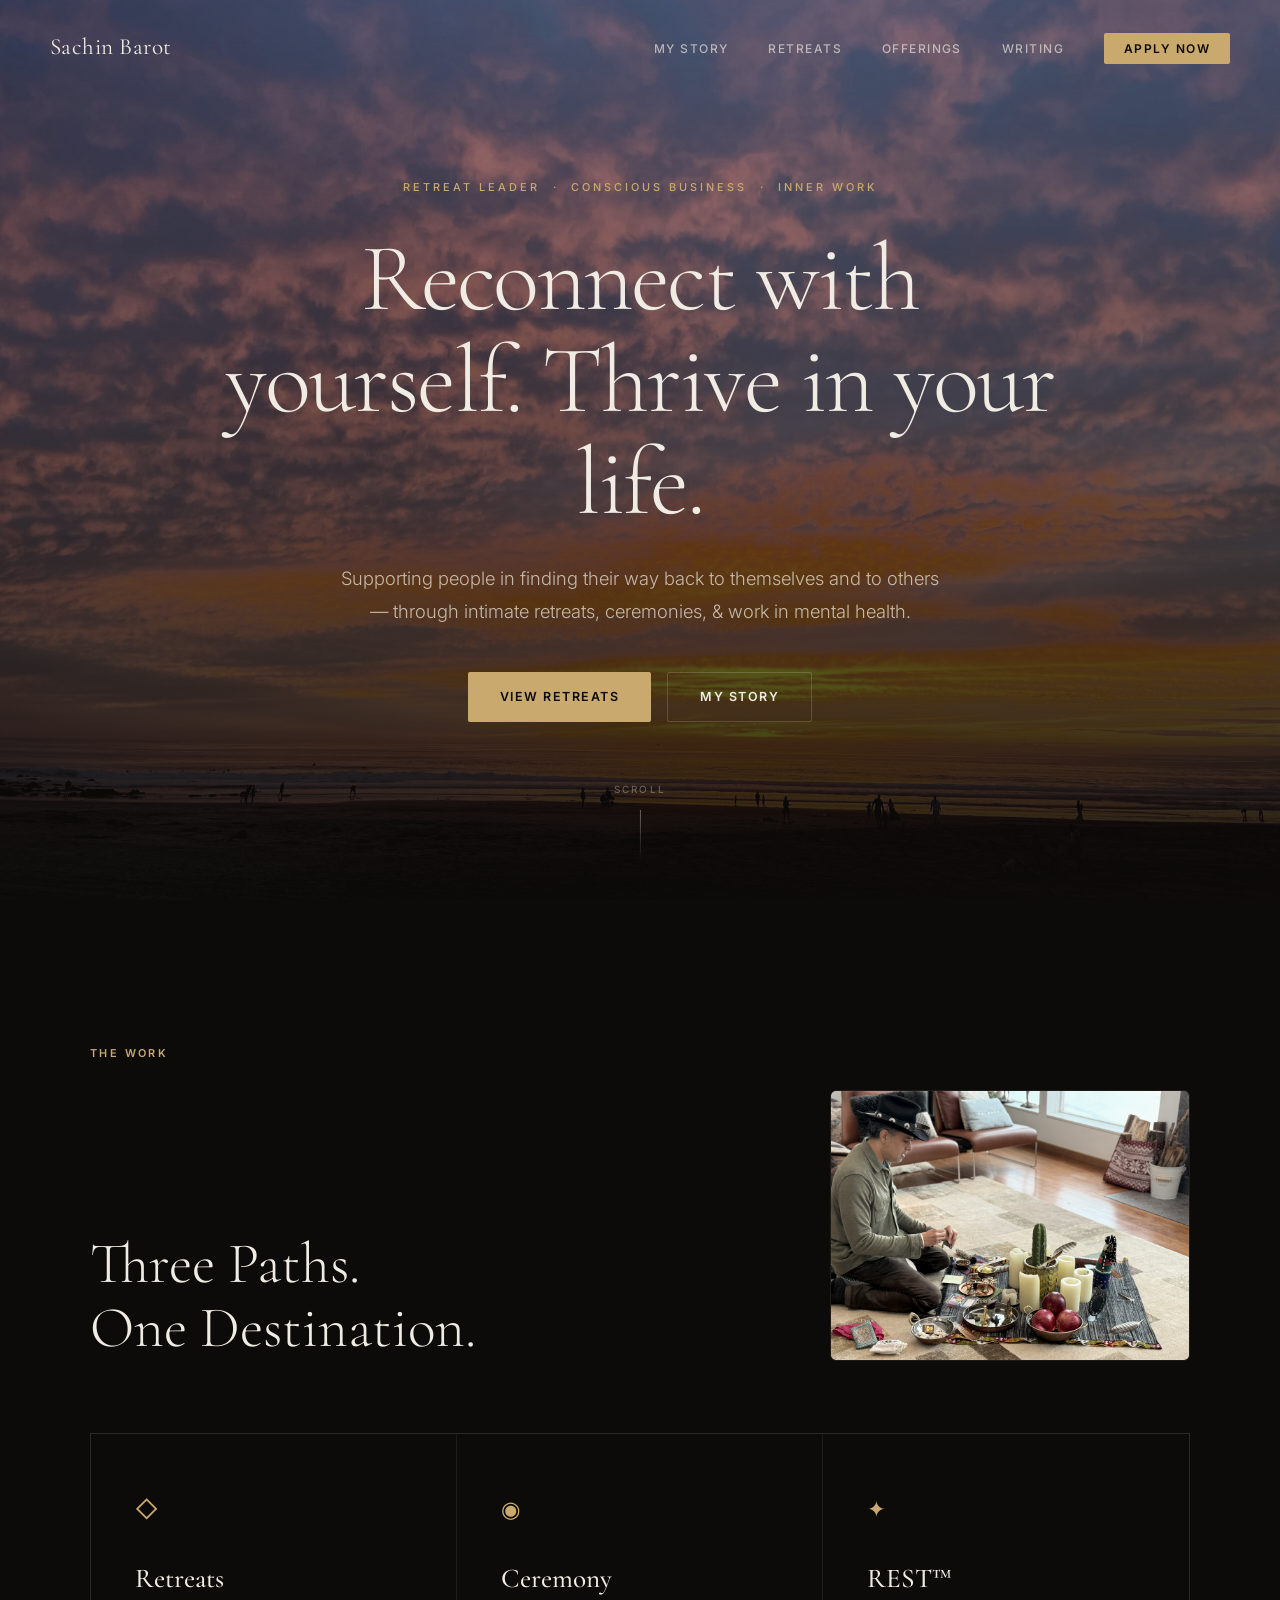
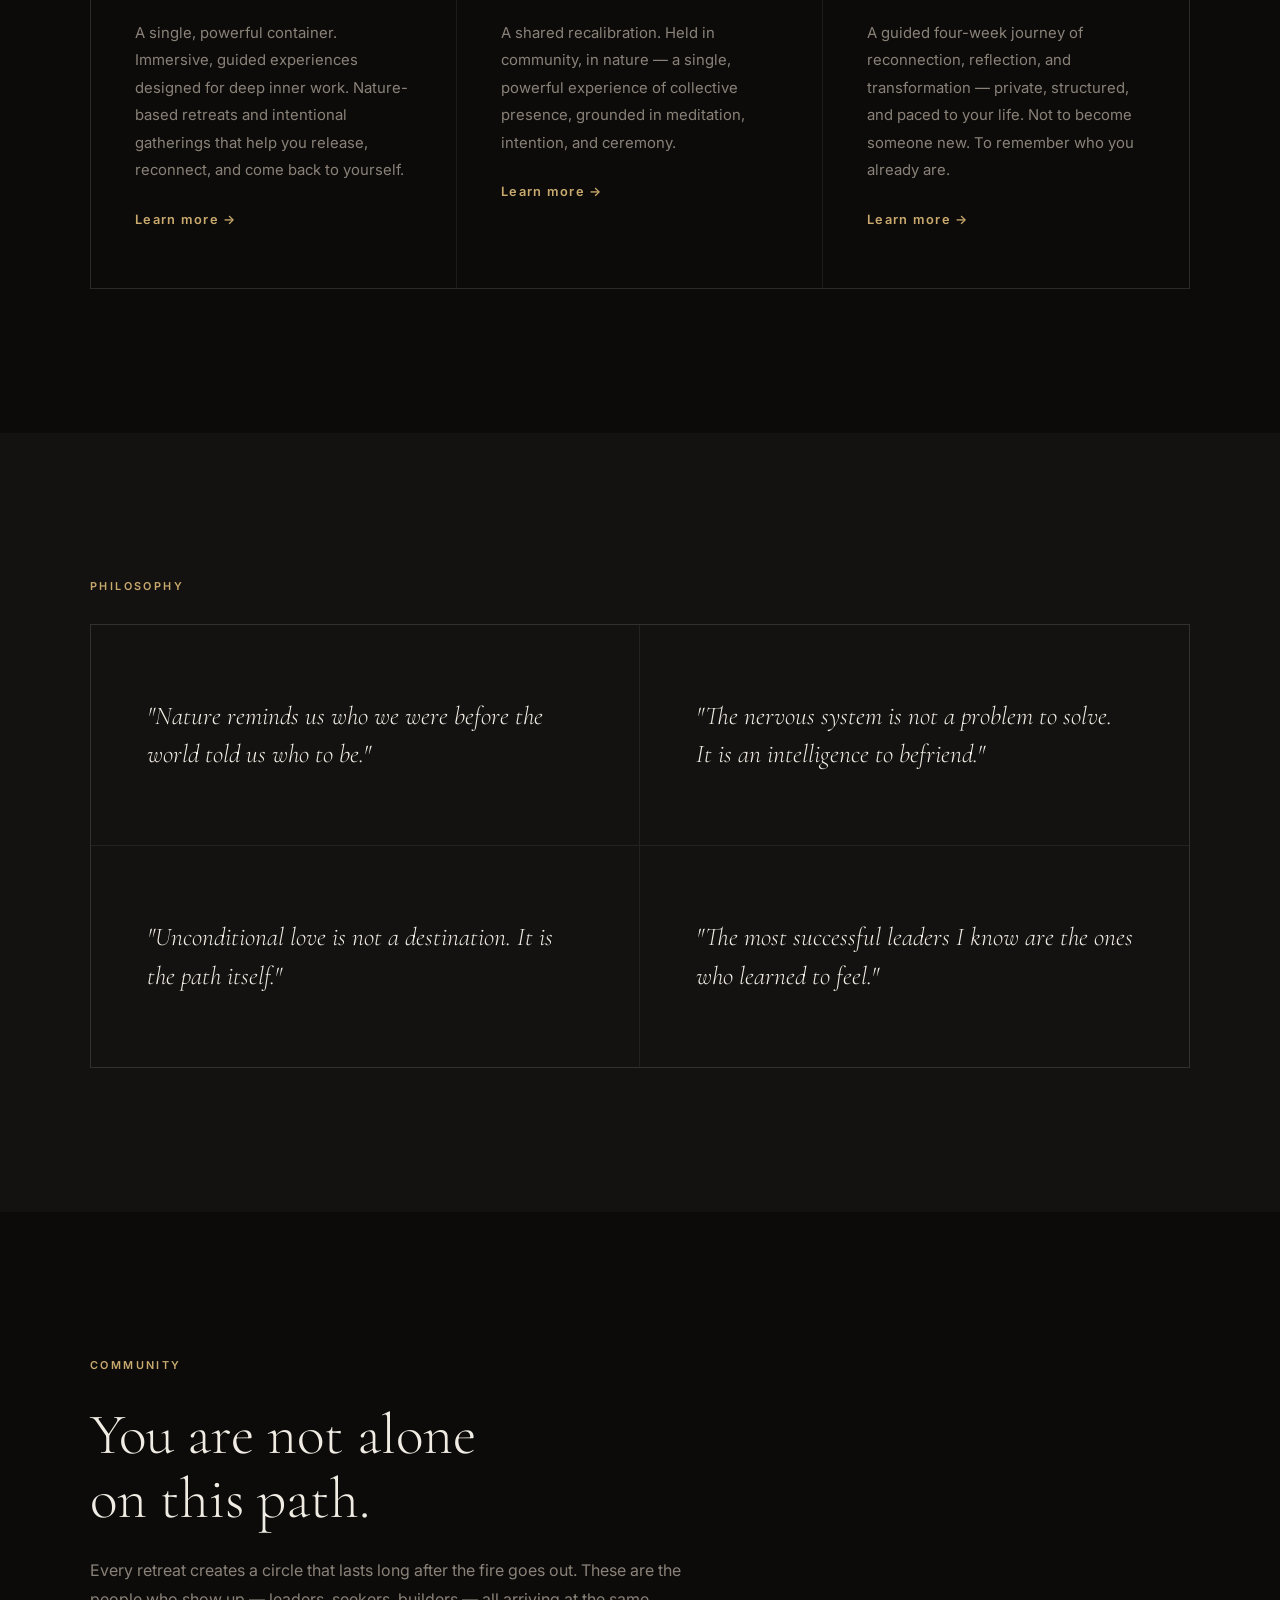
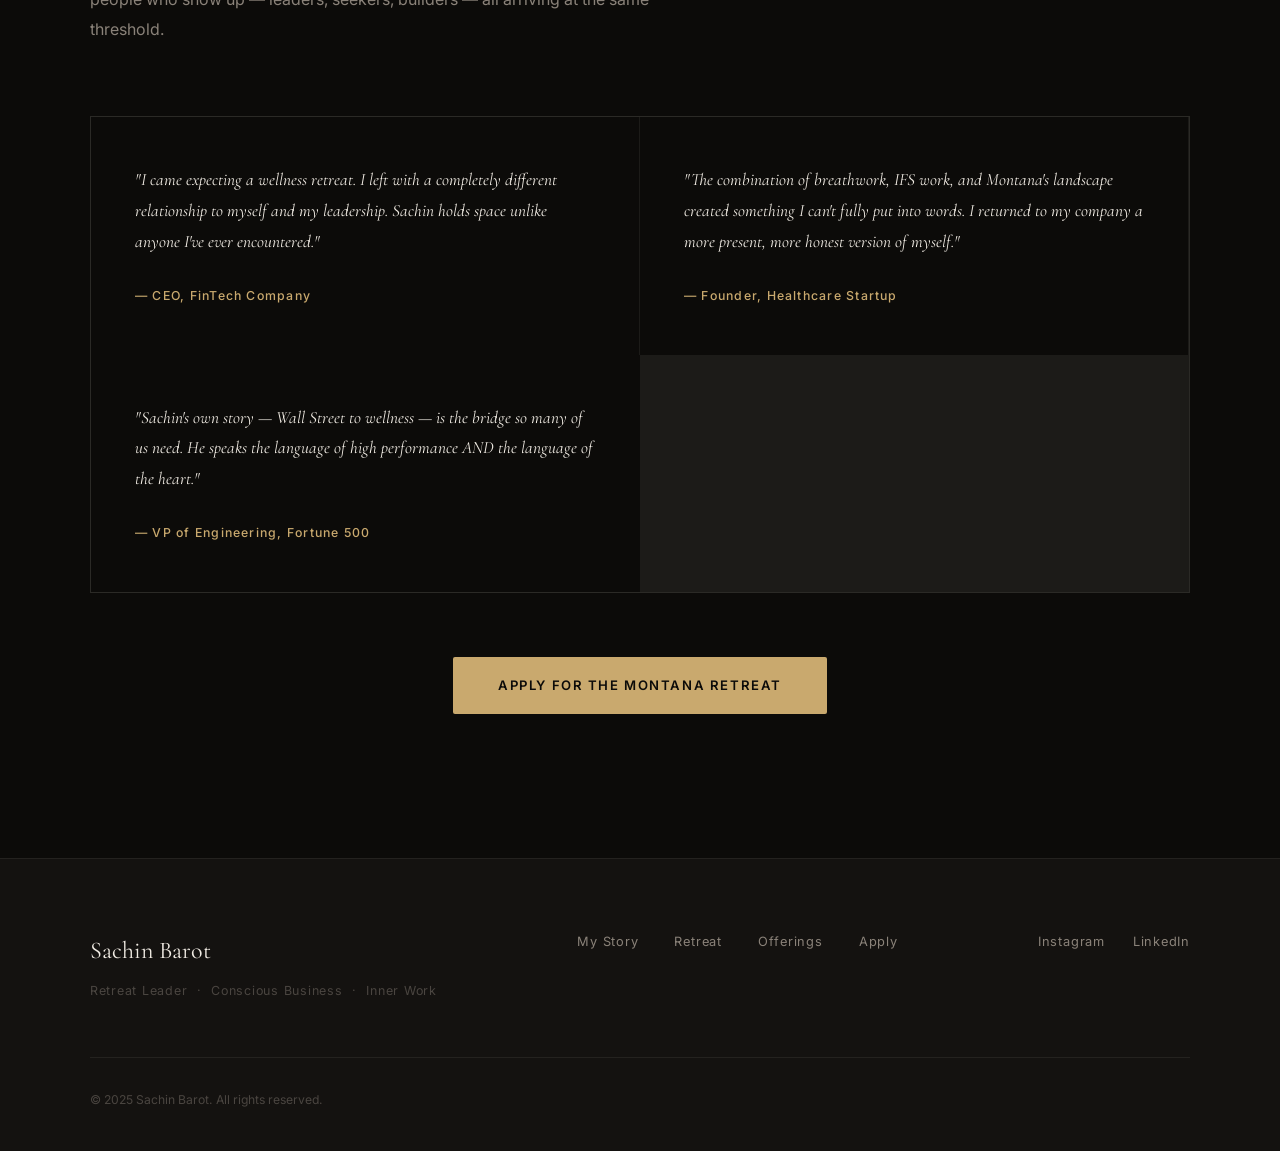
==== commit 595e338c: "Overhaul site around Three Paths: Retreats, Ceremony, and REST™ Protocol Retires the Advisory/consul" ====
--- a/index.html
+++ b/index.html
@@ -19,9 +19,9 @@
       <a href="index.html" class="nav-logo">Sachin Barot</a>
       <ul class="nav-links" id="navLinks">
         <li><a href="story.html">My Story</a></li>
-        <li><a href="index.html#work">The Work</a></li>
-        <li><a href="retreat.html">Retreats &amp; Ceremonies</a></li>
-        <li><a href="writing.html">What I Do</a></li>
+        <li><a href="retreat.html">Retreats</a></li>
+        <li><a href="offerings.html">Offerings</a></li>
+        <li><a href="https://thymbrauna839452.substack.com" target="_blank" rel="noopener noreferrer">Writing</a></li>
         <li><a href="retreat.html#apply" class="nav-cta">Apply Now</a></li>
       </ul>
       <button class="nav-menu-btn" id="menuBtn" aria-label="Toggle menu">
@@ -34,8 +34,9 @@
   <section id="hero">
     <div class="hero-bg">
       <img
-        src="images/montana-1.jpg"
-        alt="Montana mountains at golden hour"
+        src="images/hero-golden-hour.jpg"
+        alt="Golden hour over the mountains"
+        class="photo-grade"
         fetchpriority="high"
       />
       <div class="hero-overlay"></div>
@@ -63,38 +64,47 @@
     <div class="container">
       <div class="section-label">The Work</div>
       <div class="work-heading-row">
-  <h2>Two Paths.<br>One destination.</h2>
+  <h2>Three Paths.<br>One Destination.</h2>
   <img
     src="images/sachin-right.jpg"
     alt="Sachin Barot portrait"
-    class="work-heading-photo"
+    class="work-heading-photo photo-grade"
     loading="lazy"
   />
 </div>      
      <div class="work-grid">
   <div class="work-card">
     <div class="work-icon">◇</div>
-    <h3>Retreats &amp; Ceremonies</h3>
+    <h3>Retreats</h3>
     <p>
       A single, powerful container.
     </p>
     <p>
       Immersive, guided experiences designed for deep inner work.
-      Nature-based retreats, medicine ceremonies, and intentional
-      gatherings that help you release, reconnect, and come back to
-      yourself.
+      Nature-based retreats and intentional gatherings that help you
+      release, reconnect, and come back to yourself.
     </p>
     <a href="retreat.html" class="card-link">Learn more →</a>
   </div>
   <div class="work-card">
     <div class="work-icon">◉</div>
-    <h3>Conscious Leadership &amp; Advisory</h3>
-    <p>
-      Working with founders, executives, and teams to integrate inner
-      work into high-performance environments—building cultures rooted
-      in awareness, resilience, and authenticity.
-    </p>
-    <a href="writing.html" class="card-link">Work with Sachin →</a>  
+    <h3>Ceremony</h3>
+    <p>
+      A shared recalibration. Held in community, in nature — a single,
+      powerful experience of collective presence, grounded in meditation,
+      intention, and ceremony.
+    </p>
+    <a href="offerings.html#ceremony" class="card-link">Learn more →</a>
+  </div>
+  <div class="work-card">
+    <div class="work-icon">✦</div>
+    <h3>REST™</h3>
+    <p>
+      A guided four-week journey of reconnection, reflection, and
+      transformation — private, structured, and paced to your life.
+      Not to become someone new. To remember who you already are.
+    </p>
+    <a href="offerings.html#rest" class="card-link">Learn more →</a>
   </div>
 </div>
   </section>
@@ -182,7 +192,7 @@
         <nav class="footer-nav">
           <a href="story.html">My Story</a>
           <a href="retreat.html">Retreat</a>
-          <a href="writing.html">What I Do</a>          
+          <a href="offerings.html">Offerings</a>
           <a href="retreat.html#apply">Apply</a>
         </nav>
         <div class="footer-social">
--- a/style.css
+++ b/style.css
@@ -16,6 +16,8 @@
 
   --font-display: 'Cormorant Garamond', Georgia, serif;
   --font-body:    'Inter', system-ui, sans-serif;
+
+  --grade-warm: sepia(12%) saturate(82%) contrast(1.03) brightness(0.98);
 }
 
 html { scroll-behavior: smooth; }
@@ -43,6 +45,10 @@
   text-transform: uppercase;
   color: var(--accent);
   margin-bottom: 1.75rem;
+}
+
+.photo-grade {
+  filter: var(--grade-warm);
 }
 
 /* ─── BUTTONS ─────────────────────────────────────────────── */
@@ -261,6 +267,16 @@
   50% { opacity: 1; }
 }
 
+@keyframes kenBurns {
+  0%   { transform: scale(1); }
+  100% { transform: scale(1.07); }
+}
+.hero-bg img,
+.page-hero-bg img {
+  animation: kenBurns 75s ease-in-out infinite alternate;
+  will-change: transform;
+}
+
 /* ─── STORY ───────────────────────────────────────────────── */
 #story {
   padding: 9rem 0;
@@ -365,7 +381,7 @@
 
 .work-grid {
   display: grid;
-  grid-template-columns: repeat(2, 1fr);
+  grid-template-columns: repeat(3, 1fr);
   gap: 0;
   background: var(--border);
   border: 1px solid var(--border);
@@ -373,11 +389,17 @@
 .work-card {
   background: var(--bg);
   padding: 3.5rem 2.75rem;
-  transition: background 0.3s;
+  transition: background 0.3s, transform 0.3s ease, box-shadow 0.3s ease;
   border-right: 1px solid var(--border);
 }
 .work-card:last-child { border-right: none; }
-.work-card:hover { background: var(--bg-card); }
+.work-card:hover {
+  background: var(--bg-card);
+  transform: scale(1.02);
+  box-shadow: 0 12px 32px rgba(0,0,0,0.35);
+  position: relative;
+  z-index: 1;
+}
 .work-icon {
   font-size: 1.4rem;
   color: var(--accent);
@@ -830,8 +852,8 @@
 /* ─── FADE-IN ANIMATION ───────────────────────────────────── */
 .fade-in {
   opacity: 0;
-  transform: translateY(28px);
-  transition: opacity 0.75s ease, transform 0.75s ease;
+  transform: translateY(16px);
+  transition: opacity 0.25s ease-out, transform 0.25s ease-out;
 }
 .fade-in.visible {
   opacity: 1;
@@ -1020,7 +1042,7 @@
   width: 100%;
   border-radius: 2px;
   display: block;
-  filter: grayscale(15%);
+  filter: grayscale(15%) sepia(12%) saturate(82%) contrast(1.03) brightness(0.98);
 }
 .story-lead {
   font-family: var(--font-display);
@@ -1330,12 +1352,12 @@
   height: 100%;
   object-fit: cover;
   display: block;
-  filter: grayscale(0.3);
+  filter: grayscale(0.3) sepia(12%) saturate(82%) contrast(1.03) brightness(0.98);
   transition: transform 0.6s ease, filter 0.6s ease;
 }
 .past-retreat-card:hover .past-retreat-media img {
   transform: scale(1.04);
-  filter: grayscale(0);
+  filter: sepia(12%) saturate(82%) contrast(1.03) brightness(0.98);
 }
 .past-retreat-body {
   padding: 1.75rem 2rem;
@@ -1371,6 +1393,169 @@
   max-width: 560px;
   margin-bottom: 2.5rem;
 }
+
+/* ─── OFFERINGS PAGE ──────────────────────────────────────── */
+#offerings-selector {
+  padding: 7rem 0;
+  background: var(--bg);
+}
+.offer-cards {
+  display: grid;
+  grid-template-columns: repeat(3, 1fr);
+  gap: 2rem;
+}
+.offer-card {
+  border: 1px solid var(--border-mid);
+  background: var(--bg-card);
+  transition: transform 0.3s ease, box-shadow 0.3s ease;
+}
+.offer-card:hover {
+  transform: scale(1.02);
+  box-shadow: 0 12px 32px rgba(0,0,0,0.35);
+  position: relative;
+  z-index: 1;
+}
+.offer-card-media {
+  position: relative;
+  overflow: hidden;
+  min-height: 340px;
+}
+.offer-card-media img {
+  width: 100%;
+  height: 100%;
+  object-fit: cover;
+  display: block;
+  transition: transform 0.6s ease;
+}
+.offer-card:hover .offer-card-media img { transform: scale(1.04); }
+.offer-card-body {
+  padding: 2rem 2rem 2.25rem;
+}
+.offer-card-body .work-icon { margin-bottom: 1.25rem; }
+.offer-card-body h3 {
+  font-family: var(--font-display);
+  font-size: 1.6rem;
+  font-weight: 500;
+  color: var(--text);
+  margin-bottom: 0.85rem;
+}
+.offer-card-body p {
+  color: var(--text-muted);
+  font-size: 0.9rem;
+  line-height: 1.8;
+  margin-bottom: 1.25rem;
+}
+
+#ceremony, #rest {
+  padding: 8rem 0;
+}
+#ceremony { background: var(--bg-alt); }
+#rest { background: var(--bg); }
+#ceremony h2, #rest h2 {
+  font-family: var(--font-display);
+  font-size: clamp(2.4rem, 4.5vw, 4rem);
+  font-weight: 300;
+  line-height: 1.12;
+  margin-bottom: 1.5rem;
+}
+#ceremony h3, #rest h3 {
+  font-family: var(--font-display);
+  font-size: clamp(1.6rem, 2.5vw, 2.2rem);
+  font-weight: 400;
+  color: var(--text);
+  margin: 3rem 0 1.5rem;
+}
+.offering-subhead {
+  font-family: var(--font-display);
+  font-size: 1.2rem;
+  font-style: italic;
+  color: var(--text-muted);
+  margin-bottom: 2.5rem;
+}
+.offering-body-text {
+  color: var(--text-muted);
+  font-size: 0.96rem;
+  line-height: 1.85;
+  max-width: 680px;
+}
+.offering-list {
+  list-style: none;
+  max-width: 680px;
+  margin-bottom: 1rem;
+}
+.offering-list li {
+  position: relative;
+  padding-left: 1.75rem;
+  margin-bottom: 1rem;
+  color: var(--text-muted);
+  font-size: 0.96rem;
+  line-height: 1.8;
+}
+.offering-list li::before {
+  content: '◇';
+  position: absolute;
+  left: 0;
+  color: var(--accent);
+  font-size: 0.85rem;
+  top: 0.2rem;
+}
+.offering-closing {
+  font-family: var(--font-display);
+  font-size: 1.3rem;
+  font-weight: 300;
+  font-style: italic;
+  color: var(--text);
+  max-width: 640px;
+  margin: 2.5rem 0 3.5rem;
+}
+.offering-form-wrap {
+  max-width: 720px;
+  margin-top: 2rem;
+  padding-top: 3rem;
+  border-top: 1px solid var(--border-mid);
+}
+.offering-form-wrap h3 { margin-top: 0; }
+
+/* ─── STORY GALLERY ───────────────────────────────────────── */
+.story-gallery {
+  padding: 7rem 0;
+  background: var(--bg-alt);
+}
+.story-gallery-grid {
+  display: grid;
+  grid-template-columns: repeat(2, 1fr);
+  grid-template-rows: 320px 320px;
+  gap: 1.5rem;
+}
+.gallery-item {
+  overflow: hidden;
+  border-radius: 2px;
+  border: 1px solid var(--border);
+}
+.gallery-item img {
+  width: 100%;
+  height: 100%;
+  object-fit: cover;
+  display: block;
+  transition: transform 0.6s ease;
+}
+.gallery-item:hover img { transform: scale(1.03); }
+.gallery-wide {
+  grid-column: 1 / 3;
+  grid-row: 1;
+}
+.gallery-tall {
+  grid-column: 1;
+  grid-row: 2;
+}
+.gallery-pair {
+  grid-column: 2;
+  grid-row: 2;
+  display: grid;
+  grid-template-columns: 1fr 1fr;
+  gap: 0.5rem;
+}
+.gallery-pair img { border-radius: 0; }
 
 /* ─── WRITING PAGE ────────────────────────────────────────── */
 #articles {
@@ -1433,6 +1618,8 @@
   .cred-item { border-right: none; }
 
   .articles-grid-full { grid-template-columns: 1fr 1fr !important; }
+
+  .offer-cards { grid-template-columns: 1fr; }
 }
 
 @media (max-width: 768px) {
@@ -1441,6 +1628,7 @@
   .page-hero-content h1 { font-size: clamp(2rem, 8vw, 3rem); }
 
   .event-details-grid { grid-template-columns: 1fr; }
+  .event-card-body { padding: 2.25rem 1.5rem; }
 
   .rest-grid { grid-template-columns: 1fr; }
   .rest-card { border-right: none !important; border-bottom: 1px solid var(--border); }
@@ -1450,4 +1638,125 @@
   .articles-grid-full { grid-template-columns: 1fr !important; }
 
   .story-cta { padding: 5rem 0; }
-}
+
+  .email-popup { padding: 2.5rem 2rem; }
+  .email-popup-form { flex-direction: column; }
+
+  .story-gallery-grid {
+    grid-template-columns: 1fr;
+    grid-template-rows: repeat(3, 260px);
+  }
+  .gallery-wide { grid-column: 1; grid-row: 1; }
+  .gallery-tall { grid-column: 1; grid-row: 2; }
+  .gallery-pair { grid-column: 1; grid-row: 3; }
+}
+
+@media (max-width: 480px) {
+  .gallery-pair { grid-template-rows: 1fr 1fr; grid-template-columns: 1fr; }
+  .story-gallery-grid { grid-template-rows: 260px 260px 440px; }
+}
+
+/* ─── EMAIL CAPTURE POPUP ─────────────────────────────────── */
+.email-popup-overlay {
+  position: fixed;
+  inset: 0;
+  z-index: 500;
+  display: flex;
+  align-items: center;
+  justify-content: center;
+  padding: 1.5rem;
+  background: rgba(12,11,9,0.75);
+  backdrop-filter: blur(4px);
+  opacity: 0;
+  visibility: hidden;
+  transition: opacity 0.4s ease, visibility 0.4s ease;
+}
+.email-popup-overlay.visible {
+  opacity: 1;
+  visibility: visible;
+}
+.email-popup {
+  position: relative;
+  max-width: 480px;
+  width: 100%;
+  padding: 3rem 3rem 2.75rem;
+  background: var(--bg-card);
+  border: 1px solid var(--border-strong);
+  text-align: center;
+  transform: translateY(16px);
+  transition: transform 0.4s ease;
+}
+.email-popup-overlay.visible .email-popup {
+  transform: translateY(0);
+}
+.email-popup-close {
+  position: absolute;
+  top: 1.1rem;
+  right: 1.1rem;
+  width: 32px;
+  height: 32px;
+  display: flex;
+  align-items: center;
+  justify-content: center;
+  background: transparent;
+  border: none;
+  color: var(--text-muted);
+  font-size: 1.3rem;
+  line-height: 1;
+  cursor: pointer;
+  transition: color 0.2s;
+}
+.email-popup-close:hover { color: var(--accent); }
+.email-popup .section-label { justify-content: center; margin-bottom: 1.25rem; }
+.email-popup h3 {
+  font-family: var(--font-display);
+  font-size: clamp(1.7rem, 3vw, 2.2rem);
+  font-weight: 400;
+  line-height: 1.2;
+  margin-bottom: 1rem;
+}
+.email-popup-sub {
+  color: var(--text-muted);
+  font-size: 0.92rem;
+  line-height: 1.75;
+  margin-bottom: 2rem;
+}
+.email-popup-form {
+  display: flex;
+  gap: 0.75rem;
+  margin-bottom: 1rem;
+}
+.email-popup-form input {
+  flex: 1;
+  min-width: 0;
+  background: var(--bg);
+  border: 1px solid var(--border-mid);
+  border-radius: 2px;
+  padding: 0.85rem 1.1rem;
+  color: var(--text);
+  font-family: var(--font-body);
+  font-size: 0.9rem;
+}
+.email-popup-form input:focus {
+  outline: none;
+  border-color: var(--accent);
+}
+.email-popup-form input::placeholder { color: var(--text-dim); }
+.email-popup-note {
+  font-size: 0.72rem;
+  color: var(--text-dim);
+}
+.email-popup-success {
+  display: none;
+  font-family: var(--font-display);
+  font-size: 1.3rem;
+  color: var(--accent);
+}
+.email-popup.submitted .email-popup-form,
+.email-popup.submitted .email-popup-sub,
+.email-popup.submitted .email-popup-note {
+  display: none;
+}
+.email-popup.submitted .email-popup-success {
+  display: block;
+}
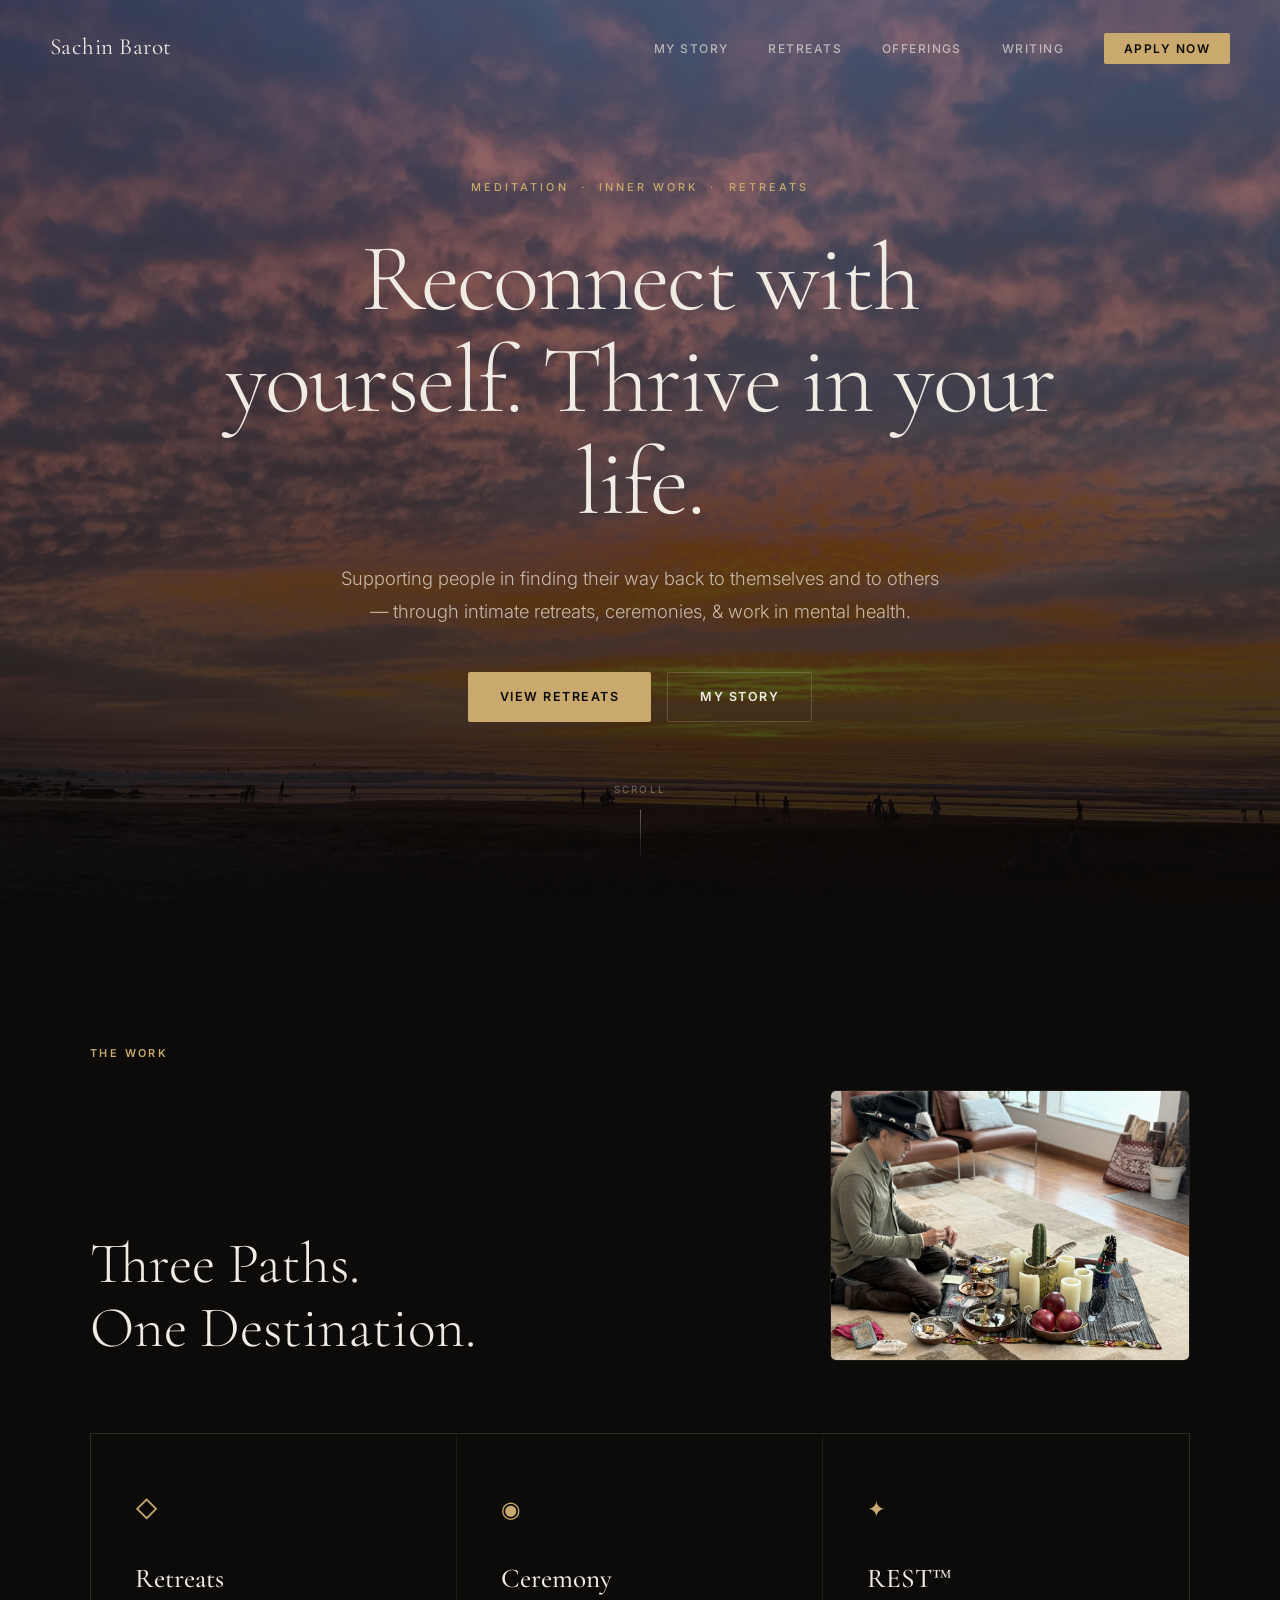
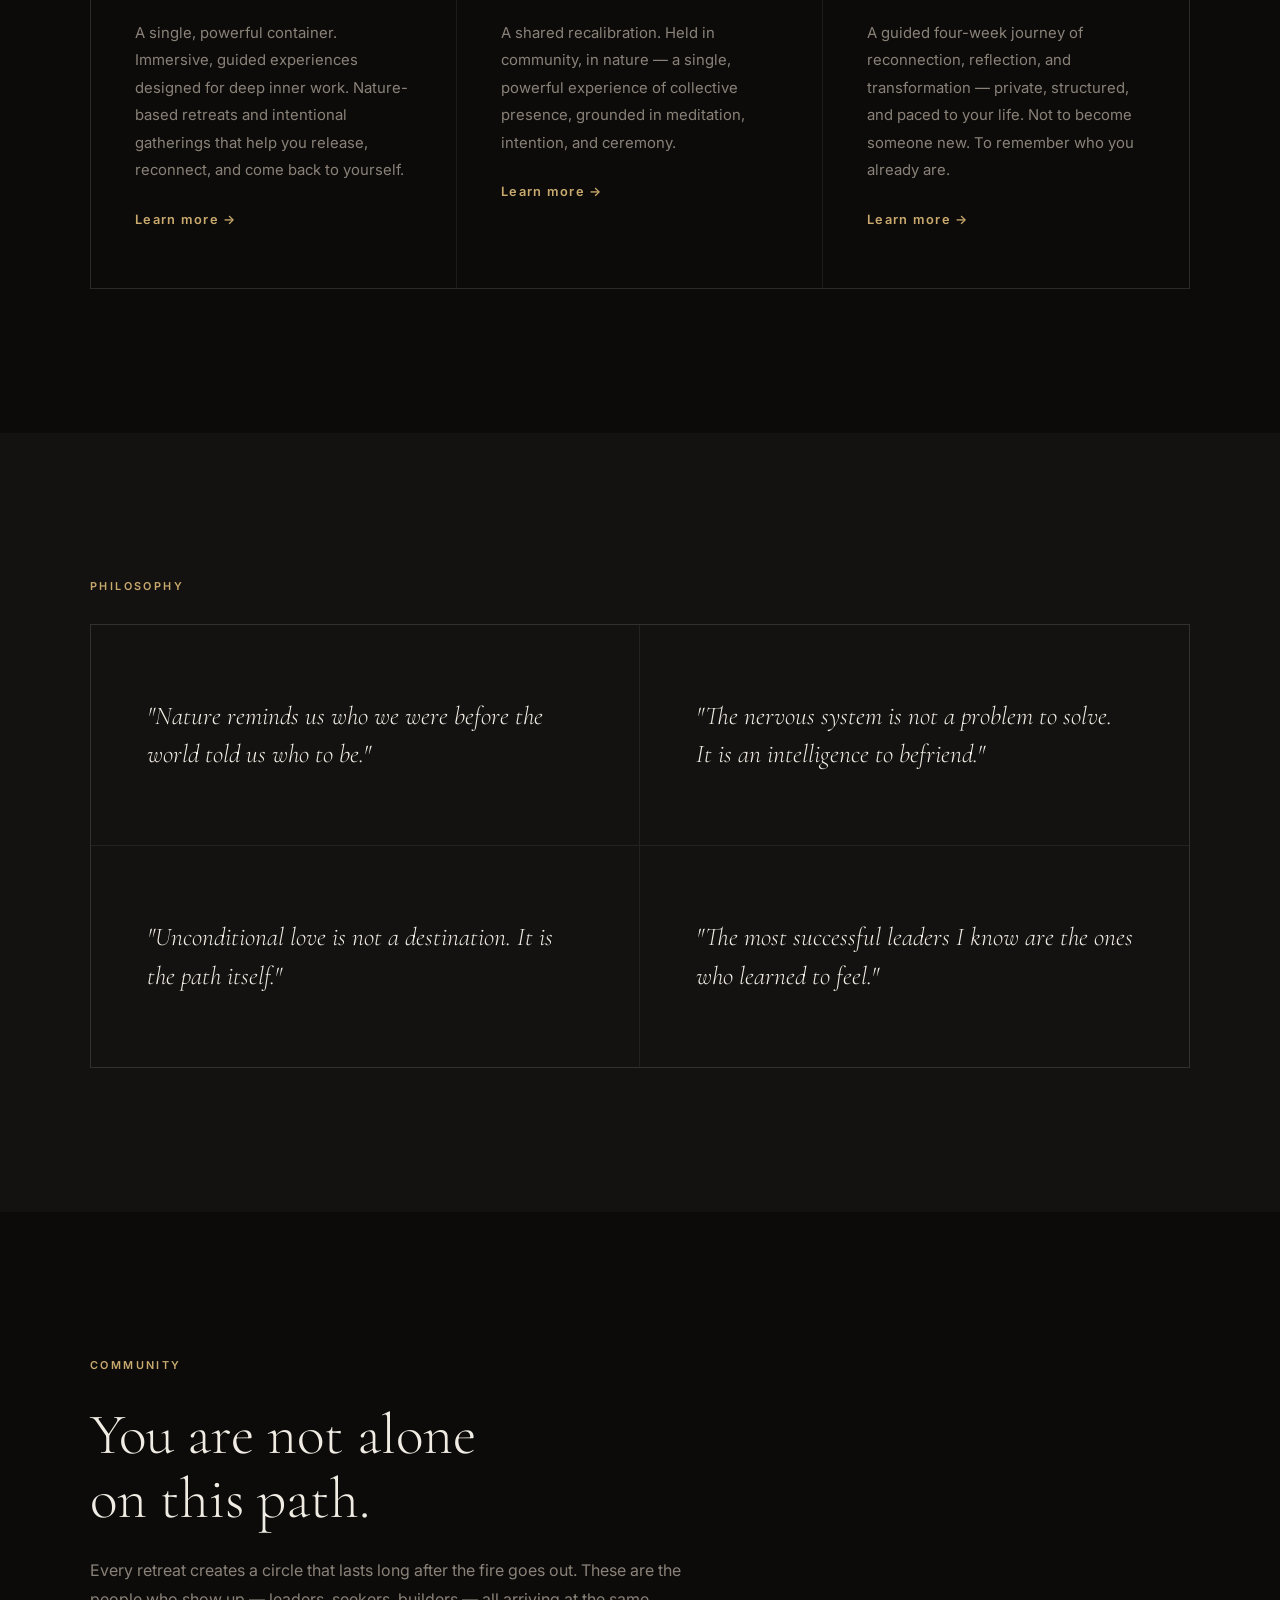
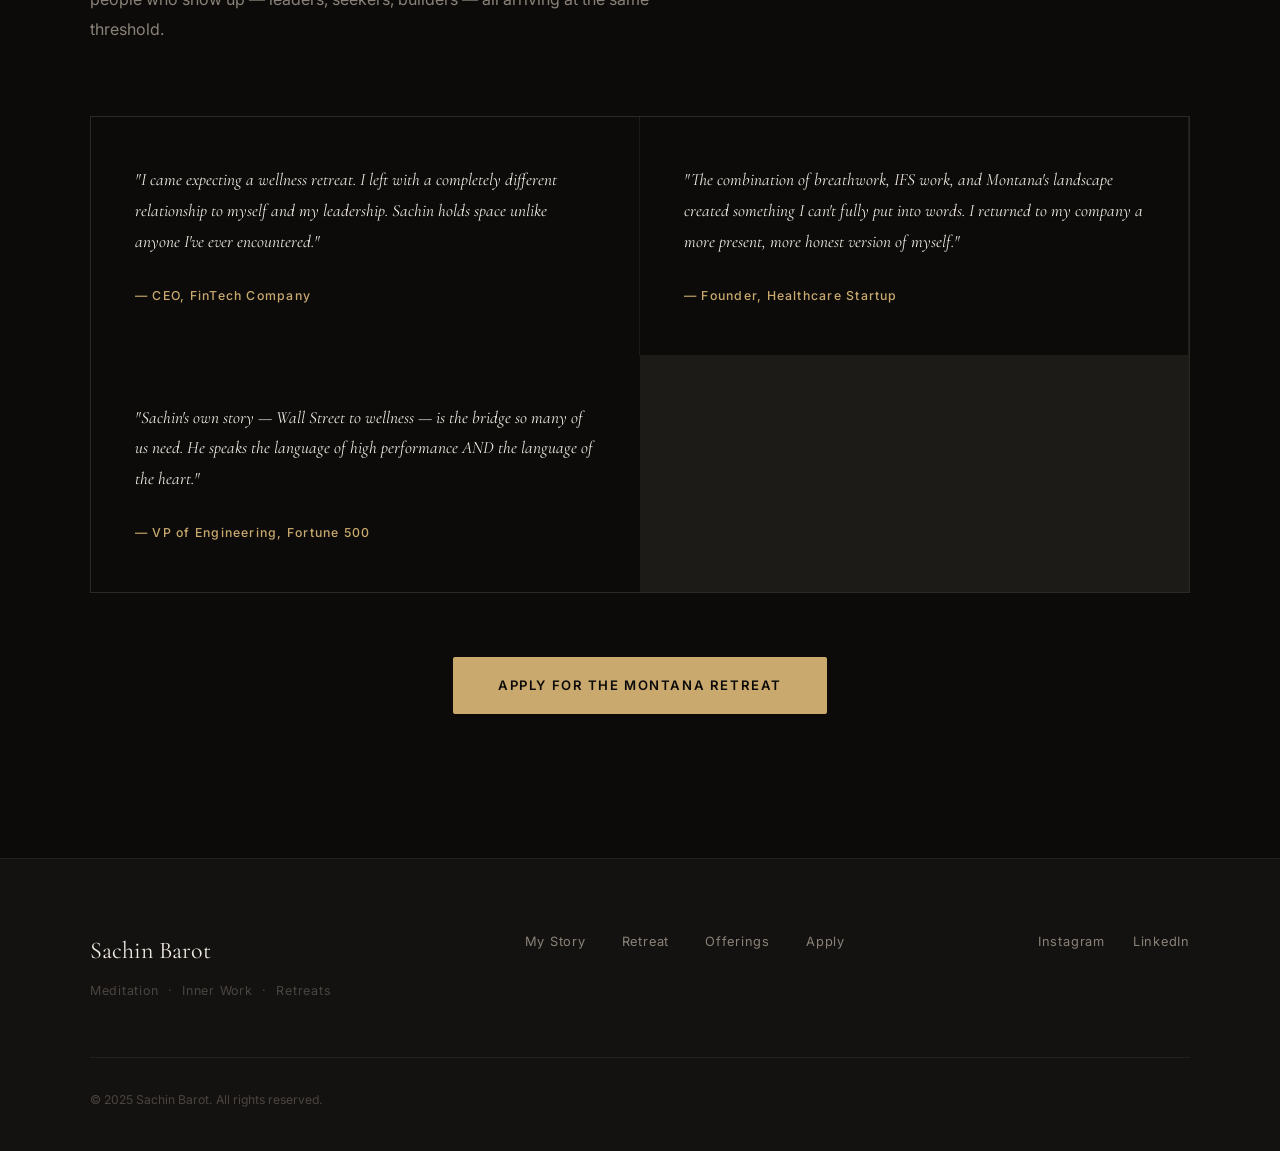
==== commit 6926dfd0: "Update site copy, retreats lineup, and share preview - Share preview: add og:title/og:description to" ====
--- a/index.html
+++ b/index.html
@@ -3,9 +3,11 @@
 <head>
   <meta charset="UTF-8" />
   <meta name="viewport" content="width=device-width, initial-scale=1.0" />
-  <title>Sachin Barot — Retreat Leader & Conscious Guide</title>
+  <title>Sachin Barot · Meditation · Inner Work · Retreats</title>
   <meta name="description" content="Immersive retreats and experiences designed to help leaders reconnect with their hearts, their purpose, and the natural world." />
   <link href="https://fonts.googleapis.com/css2?family=Cormorant+Garamond:ital,wght@0,300;0,400;0,500;0,600;1,300;1,400;1,500&family=Inter:wght@300;400;500;600&display=swap" rel="stylesheet" />
+  <meta property="og:title" content="Sachin Barot" />
+  <meta property="og:description" content="Meditation, inner work, and retreats." />
   <link rel="icon" type="image/png" sizes="32x32" href="images/favicon-32.png" />
   <link rel="icon" type="image/png" sizes="16x16" href="images/favicon-16.png" />
   <link rel="apple-touch-icon" sizes="180x180" href="images/apple-touch-icon.png" />
@@ -21,7 +23,7 @@
         <li><a href="story.html">My Story</a></li>
         <li><a href="retreat.html">Retreats</a></li>
         <li><a href="offerings.html">Offerings</a></li>
-        <li><a href="https://thymbrauna839452.substack.com" target="_blank" rel="noopener noreferrer">Writing</a></li>
+        <li><a href="https://substack.com/@sachinbarot" target="_blank" rel="noopener noreferrer">Writing</a></li>
         <li><a href="retreat.html#apply" class="nav-cta">Apply Now</a></li>
       </ul>
       <button class="nav-menu-btn" id="menuBtn" aria-label="Toggle menu">
@@ -42,7 +44,7 @@
       <div class="hero-overlay"></div>
     </div>
     <div class="hero-content">
-      <p class="eyebrow">Retreat Leader &nbsp;·&nbsp; Conscious Business &nbsp;·&nbsp; Inner Work</p>
+      <p class="eyebrow">Meditation &nbsp;·&nbsp; Inner Work &nbsp;·&nbsp; Retreats</p>
       <h1>Reconnect with yourself. Thrive in your life.</h1>
       <p class="hero-sub">
         Supporting people in finding their way back to themselves and to others — 
@@ -187,7 +189,7 @@
       <div class="footer-top">
         <div class="footer-brand">
           <a href="index.html" class="footer-logo">Sachin Barot</a>
-          <p>Retreat Leader &nbsp;·&nbsp; Conscious Business &nbsp;·&nbsp; Inner Work</p>
+          <p>Meditation &nbsp;·&nbsp; Inner Work &nbsp;·&nbsp; Retreats</p>
         </div>
         <nav class="footer-nav">
           <a href="story.html">My Story</a>
--- a/style.css
+++ b/style.css
@@ -1074,20 +1074,20 @@
 .cred-grid {
   display: grid;
   grid-template-columns: repeat(2, 1fr);
-  gap: 0;
-  background: var(--border);
-  border: 1px solid var(--border);
+  gap: 1.5rem;
   margin-top: 1.5rem;
 }
 .cred-item {
   background: var(--bg-alt);
   padding: 3rem 2.75rem;
-  border-right: 1px solid var(--border);
-  border-bottom: 1px solid var(--border);
+  border: 1px solid var(--border);
   transition: background 0.3s;
 }
-.cred-item:nth-child(even) { border-right: none; }
-.cred-item:nth-last-child(-n+2) { border-bottom: none; }
+.cred-healing {
+  grid-column: 1 / -1;
+  justify-self: center;
+  width: calc(50% - 0.75rem);
+}
 .cred-item:hover { background: var(--bg-card); }
 .cred-label {
   font-size: 0.68rem;
@@ -1615,7 +1615,9 @@
   }
 
   .cred-grid { grid-template-columns: 1fr; }
-  .cred-item { border-right: none; }
+  .cred-healing { order: 3; width: auto; }
+  .cred-professional { order: 1; }
+  .cred-education { order: 2; }
 
   .articles-grid-full { grid-template-columns: 1fr 1fr !important; }
 
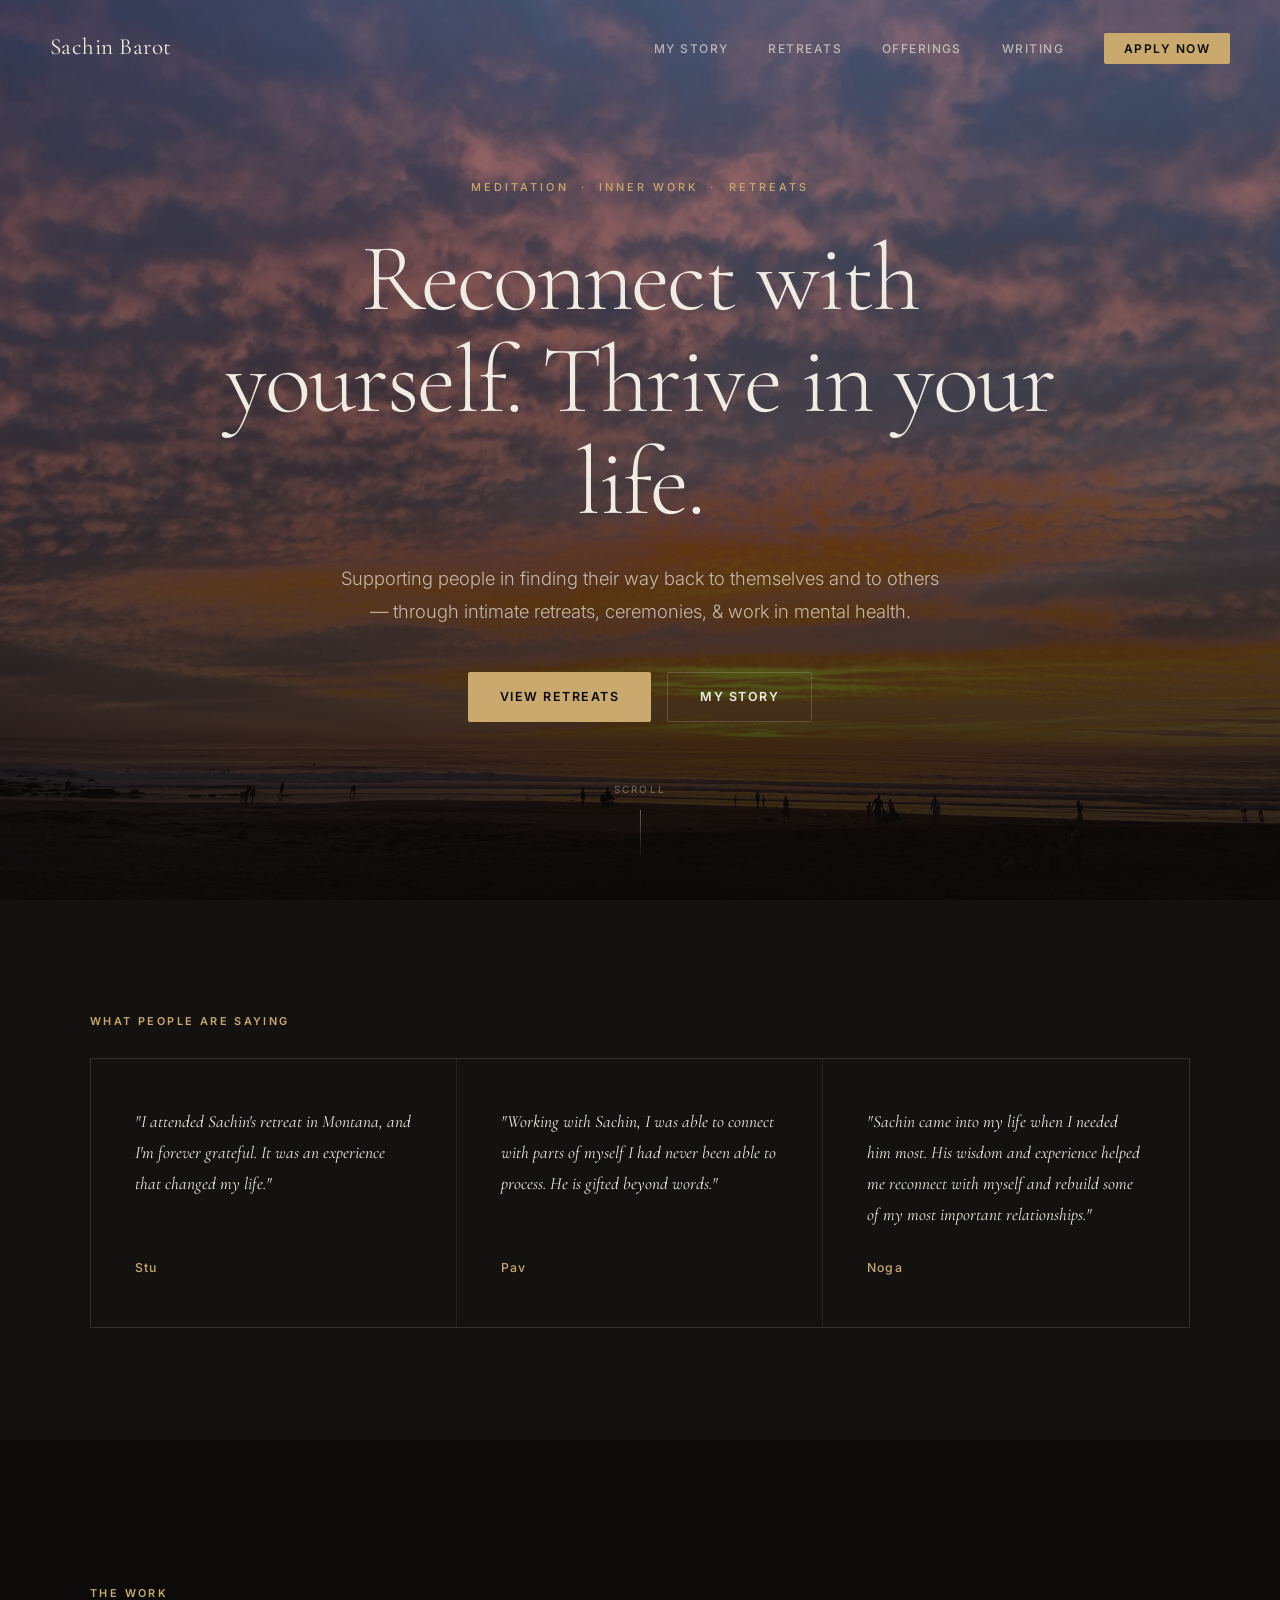
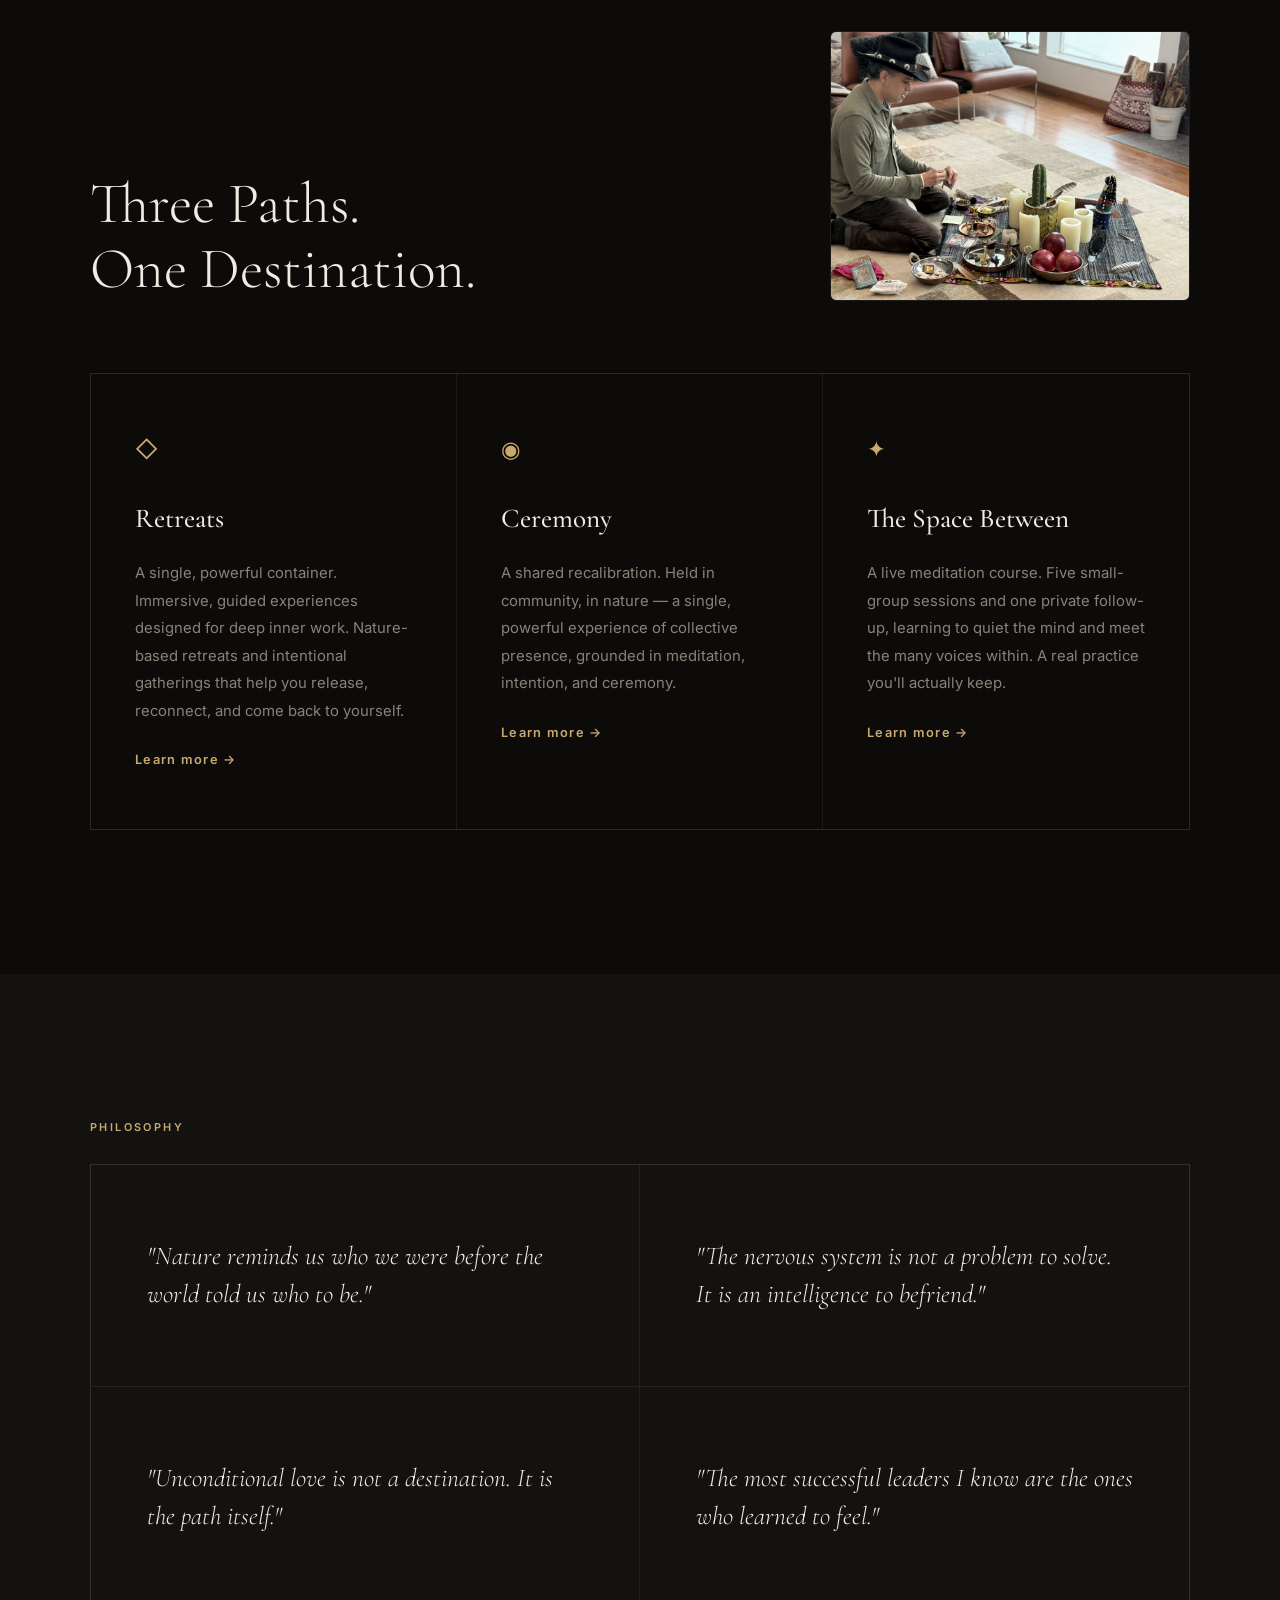
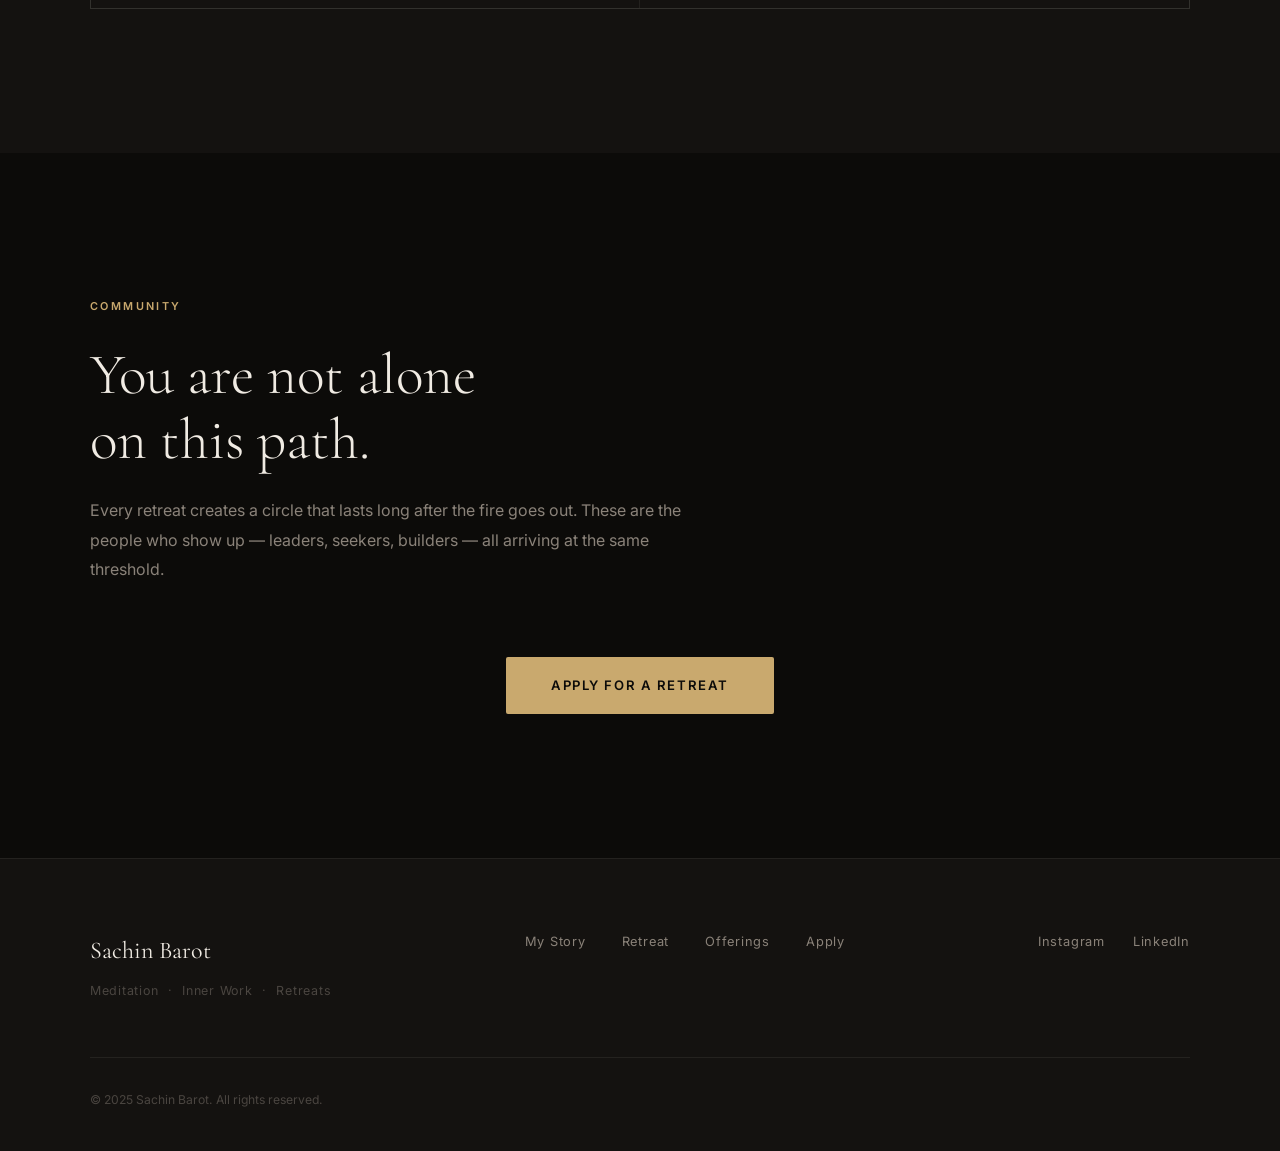
==== commit 6d243c5d: "Feature The Space Between on home and offerings; refresh testimonials - Homepage: add "What People A" ====
--- a/index.html
+++ b/index.html
@@ -61,6 +61,37 @@
     </div>
   </section>
 
+  <!-- ─── KIND WORDS ────────────────────────────────────────── -->
+  <section id="kind-words">
+    <div class="container">
+      <div class="section-label">What People Are Saying</div>
+      <div class="testimonials testimonials-3">
+        <div class="testimonial">
+          <p class="testimonial-quote">
+            "I attended Sachin's retreat in Montana, and I'm forever grateful.
+            It was an experience that changed my life."
+          </p>
+          <span class="author-name">Stu</span>
+        </div>
+        <div class="testimonial">
+          <p class="testimonial-quote">
+            "Working with Sachin, I was able to connect with parts of myself I had
+            never been able to process. He is gifted beyond words."
+          </p>
+          <span class="author-name">Pav</span>
+        </div>
+        <div class="testimonial">
+          <p class="testimonial-quote">
+            "Sachin came into my life when I needed him most. His wisdom and
+            experience helped me reconnect with myself and rebuild some of my
+            most important relationships."
+          </p>
+          <span class="author-name">Noga</span>
+        </div>
+      </div>
+    </div>
+  </section>
+
   <!-- ─── THE WORK ──────────────────────────────────────────── -->
   <section id="work">
     <div class="container">
@@ -100,13 +131,13 @@
   </div>
   <div class="work-card">
     <div class="work-icon">✦</div>
-    <h3>REST™</h3>
-    <p>
-      A guided four-week journey of reconnection, reflection, and
-      transformation — private, structured, and paced to your life.
-      Not to become someone new. To remember who you already are.
-    </p>
-    <a href="offerings.html#rest" class="card-link">Learn more →</a>
+    <h3>The Space Between</h3>
+    <p>
+      A live meditation course. Five small-group sessions and one private
+      follow-up, learning to quiet the mind and meet the many voices within.
+      A real practice you'll actually keep.
+    </p>
+    <a href="/spacebetween" class="card-link">Learn more →</a>
   </div>
 </div>
   </section>
@@ -151,34 +182,8 @@
         These are the people who show up — leaders, seekers, builders — all
         arriving at the same threshold.
       </p>
-      <div class="testimonials">
-        <div class="testimonial">
-          <p class="testimonial-quote">
-            "I came expecting a wellness retreat. I left with a completely different
-            relationship to myself and my leadership. Sachin holds space unlike
-            anyone I've ever encountered."
-          </p>
-          <span class="author-name">— CEO, FinTech Company</span>
-        </div>
-        <div class="testimonial">
-          <p class="testimonial-quote">
-            "The combination of breathwork, IFS work, and Montana's landscape
-            created something I can't fully put into words. I returned to my
-            company a more present, more honest version of myself."
-          </p>
-          <span class="author-name">— Founder, Healthcare Startup</span>
-        </div>
-        <div class="testimonial">
-          <p class="testimonial-quote">
-            "Sachin's own story — Wall Street to wellness — is the bridge so many
-            of us need. He speaks the language of high performance AND the language
-            of the heart."
-          </p>
-          <span class="author-name">— VP of Engineering, Fortune 500</span>
-        </div>
-      </div>
       <div class="community-cta">
-        <a href="retreat.html#apply" class="btn btn-primary btn-large">Apply for the Montana Retreat</a>
+        <a href="retreat.html#apply" class="btn btn-primary btn-large">Apply for a Retreat</a>
       </div>
     </div>
   </section>
--- a/style.css
+++ b/style.css
@@ -600,6 +600,13 @@
   transition: background 0.3s;
 }
 .testimonial:last-child { border-right: none; }
+.testimonials-3 { grid-template-columns: repeat(3, 1fr); }
+#kind-words {
+  padding: 7rem 0;
+  background: var(--bg-alt);
+}
+#kind-words .testimonial { background: var(--bg-alt); }
+#kind-words .testimonial:hover { background: var(--bg-card); }
 .testimonial:hover { background: var(--bg-card); }
 .testimonial-quote {
   font-family: var(--font-display);
@@ -1446,19 +1453,19 @@
   margin-bottom: 1.25rem;
 }
 
-#ceremony, #rest {
+#ceremony, #rest, #space-between {
   padding: 8rem 0;
 }
 #ceremony { background: var(--bg-alt); }
-#rest { background: var(--bg); }
-#ceremony h2, #rest h2 {
+#rest, #space-between { background: var(--bg); }
+#ceremony h2, #rest h2, #space-between h2 {
   font-family: var(--font-display);
   font-size: clamp(2.4rem, 4.5vw, 4rem);
   font-weight: 300;
   line-height: 1.12;
   margin-bottom: 1.5rem;
 }
-#ceremony h3, #rest h3 {
+#ceremony h3, #rest h3, #space-between h3 {
   font-family: var(--font-display);
   font-size: clamp(1.6rem, 2.5vw, 2.2rem);
   font-weight: 400;
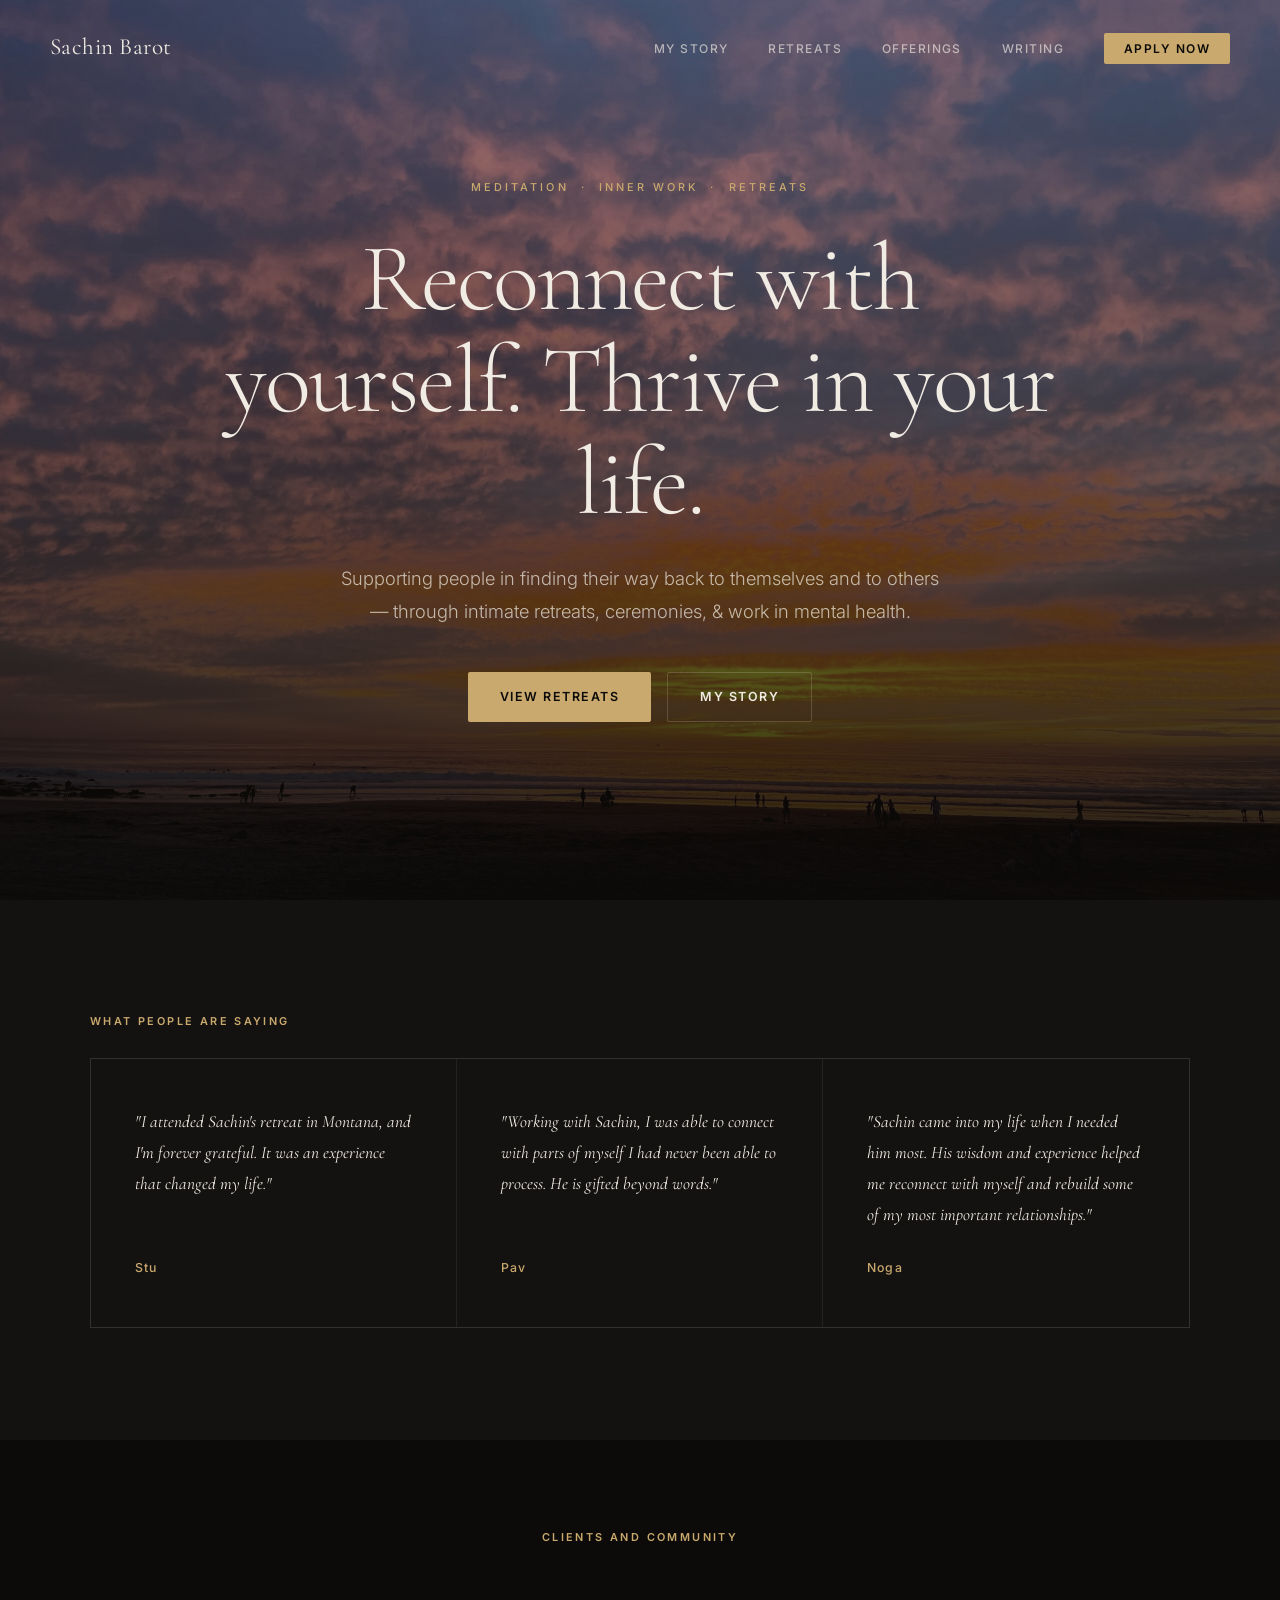
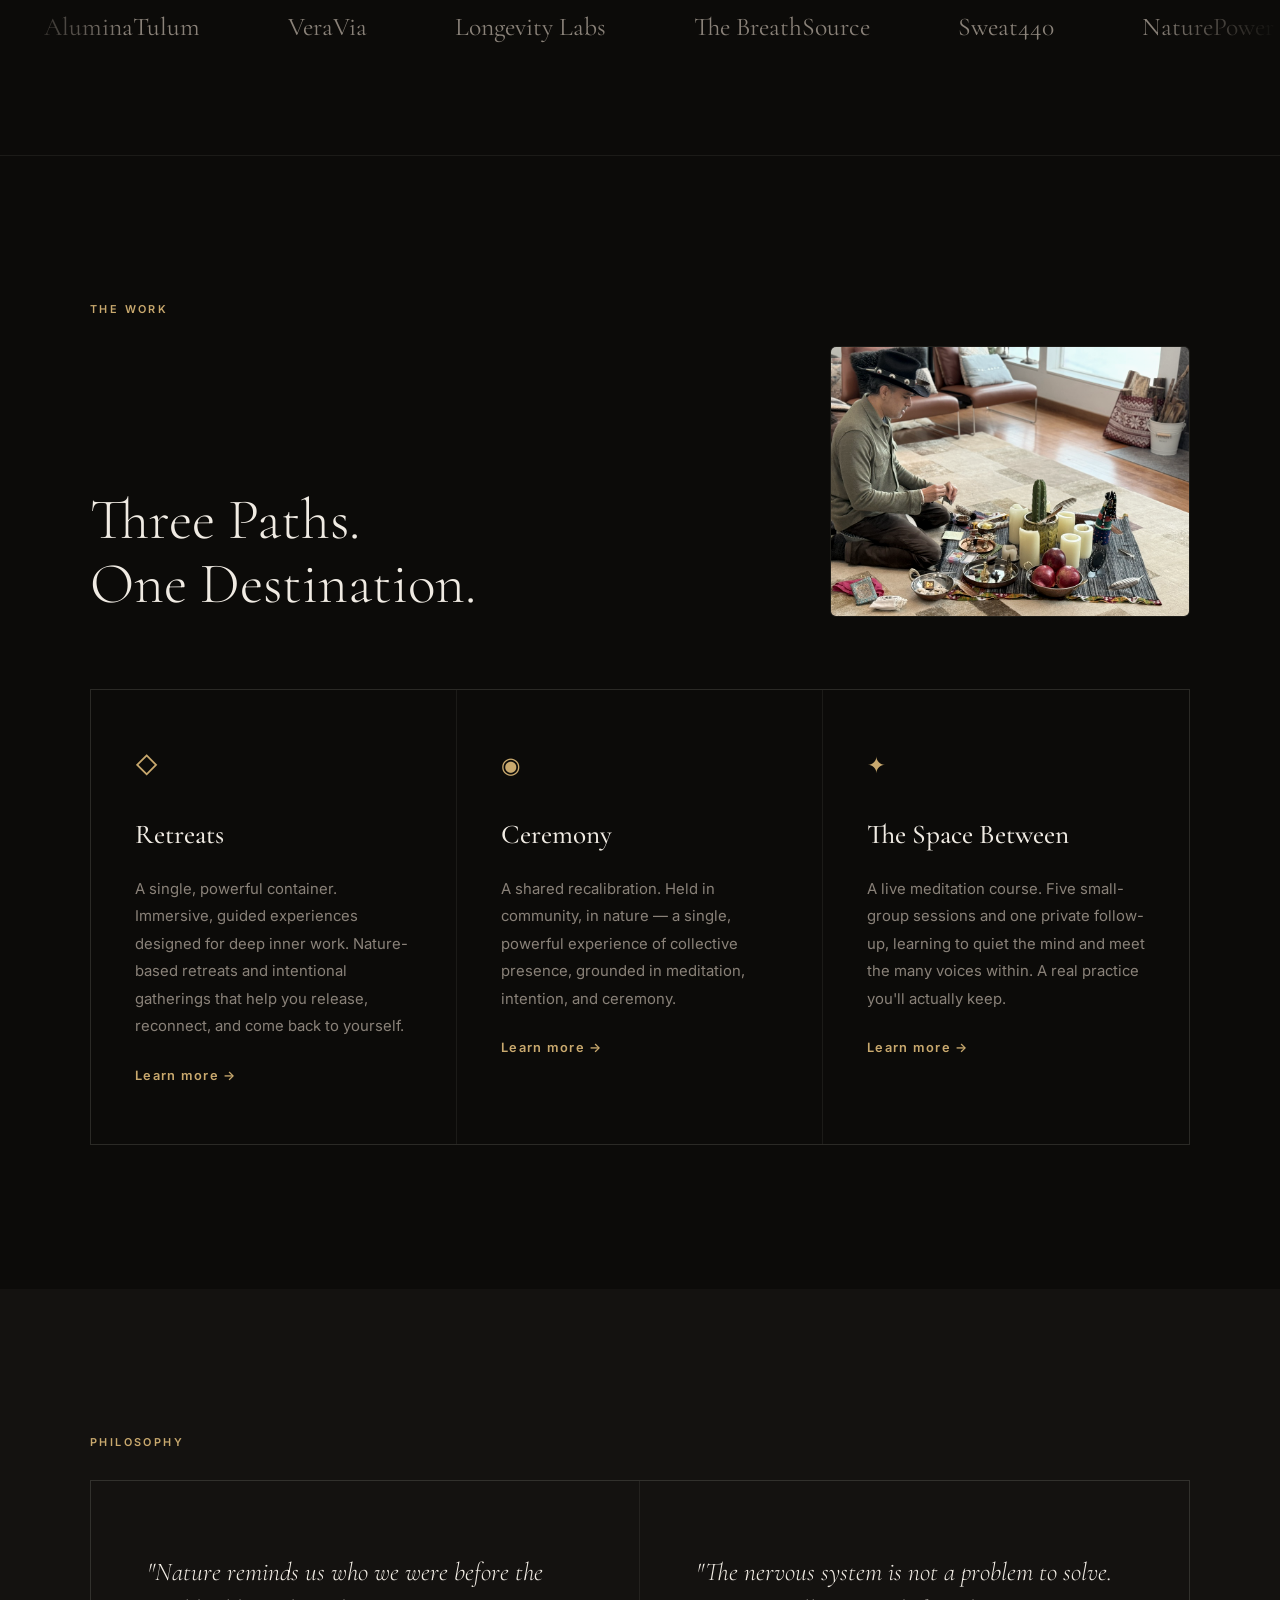
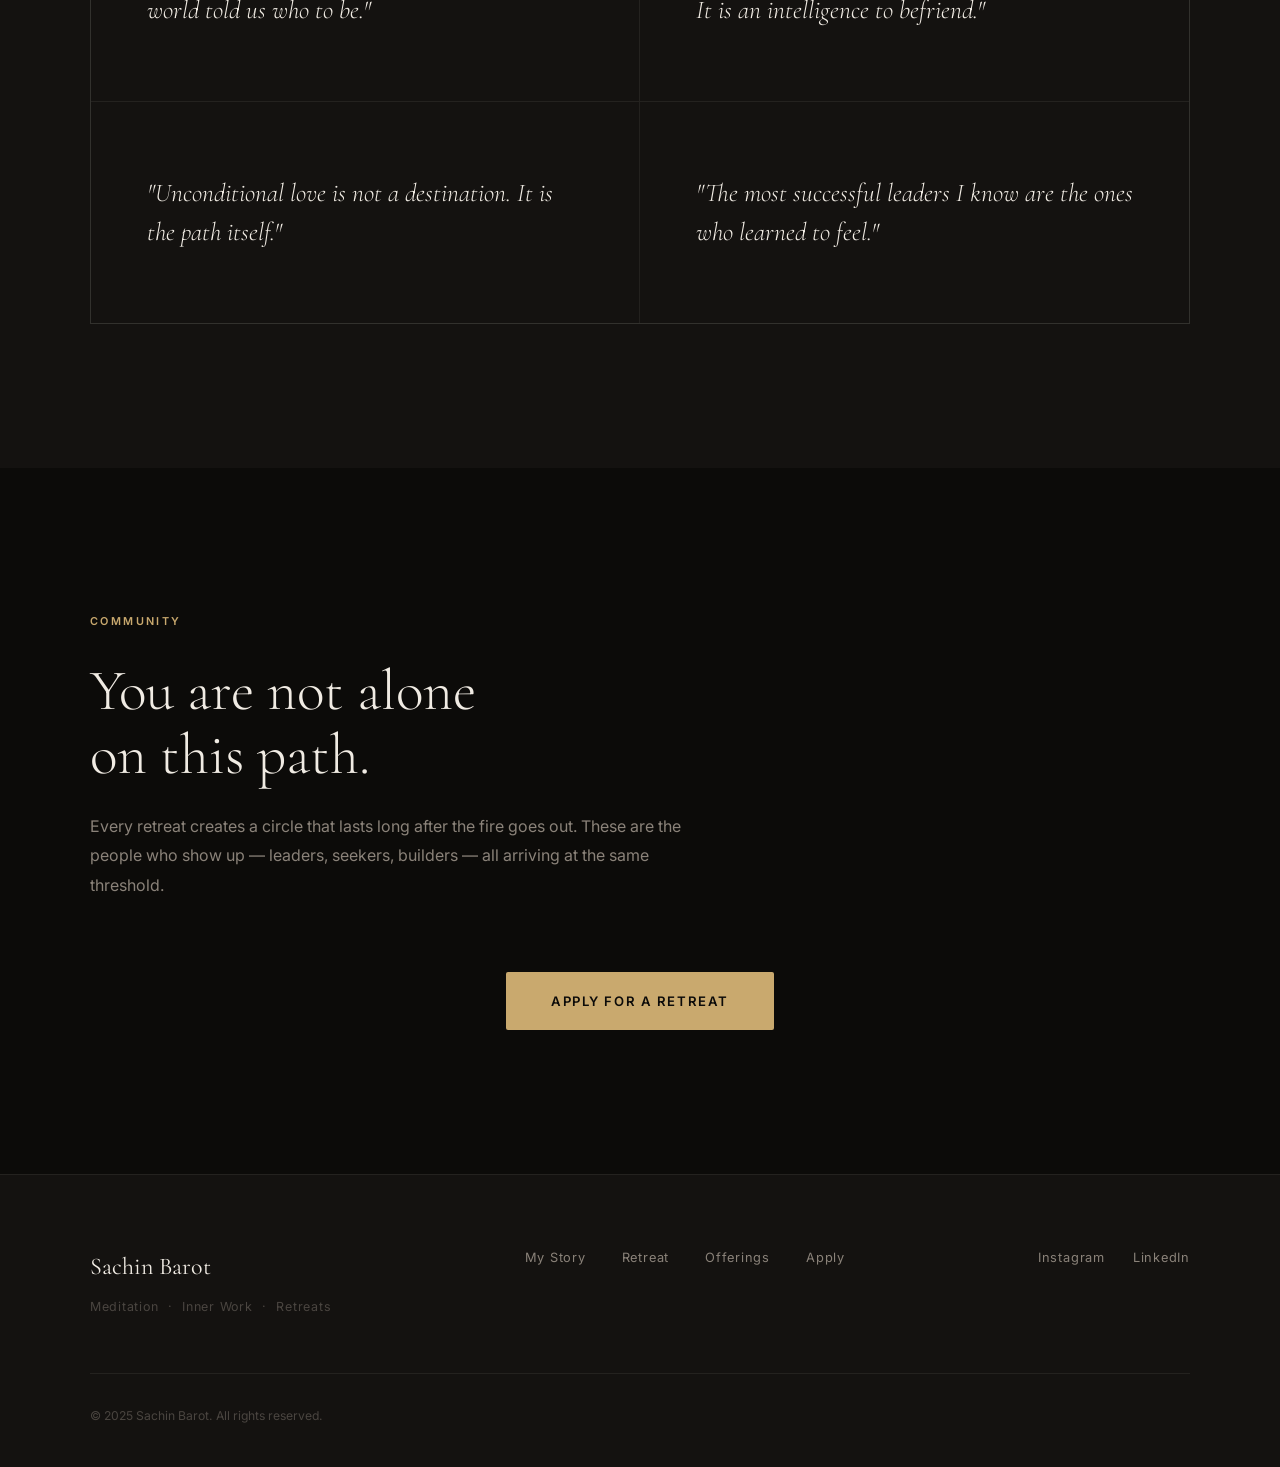
==== commit 3b891870: "Add Clients and Community strip to homepage; remove scroll hint Co-Authored-By: Claude Opus 5.5 <nor" ====
--- a/index.html
+++ b/index.html
@@ -55,10 +55,6 @@
         <a href="story.html" class="btn btn-ghost">My Story</a>
       </div>
     </div>
-    <div class="hero-scroll">
-      <span>Scroll</span>
-      <div class="scroll-line"></div>
-    </div>
   </section>
 
   <!-- ─── KIND WORDS ────────────────────────────────────────── -->
@@ -87,6 +83,41 @@
             most important relationships."
           </p>
           <span class="author-name">Noga</span>
+        </div>
+      </div>
+    </div>
+  </section>
+
+  <!-- ─── CLIENTS & COMMUNITY ───────────────────────────────── -->
+  <section id="clients">
+    <div class="container">
+      <div class="section-label">Clients and Community</div>
+    </div>
+    <div class="logo-marquee">
+      <div class="logo-track">
+        <div class="logo-set">
+            <div class="logo-item"><span class="client-name">AluminaTulum</span></div>
+            <div class="logo-item"><span class="client-name">VeraVia</span></div>
+            <div class="logo-item"><span class="client-name">Longevity Labs</span></div>
+            <div class="logo-item"><span class="client-name">The BreathSource</span></div>
+            <div class="logo-item"><span class="client-name">Sweat440</span></div>
+            <div class="logo-item"><span class="client-name">NaturePower Acupuncture</span></div>
+            <div class="logo-item"><span class="client-name">SomaBreath</span></div>
+            <div class="logo-item"><span class="client-name">BrainTap</span></div>
+            <div class="logo-item"><span class="client-name">Seed HealthCare</span></div>
+            <div class="logo-item"><span class="client-name">Terrasol</span></div>
+        </div>
+        <div class="logo-set" aria-hidden="true">
+            <div class="logo-item"><span class="client-name">AluminaTulum</span></div>
+            <div class="logo-item"><span class="client-name">VeraVia</span></div>
+            <div class="logo-item"><span class="client-name">Longevity Labs</span></div>
+            <div class="logo-item"><span class="client-name">The BreathSource</span></div>
+            <div class="logo-item"><span class="client-name">Sweat440</span></div>
+            <div class="logo-item"><span class="client-name">NaturePower Acupuncture</span></div>
+            <div class="logo-item"><span class="client-name">SomaBreath</span></div>
+            <div class="logo-item"><span class="client-name">BrainTap</span></div>
+            <div class="logo-item"><span class="client-name">Seed HealthCare</span></div>
+            <div class="logo-item"><span class="client-name">Terrasol</span></div>
         </div>
       </div>
     </div>
--- a/style.css
+++ b/style.css
@@ -1769,3 +1769,58 @@
 .email-popup.submitted .email-popup-success {
   display: block;
 }
+
+/* ─── CLIENTS & COMMUNITY ─────────────────────────────────── */
+#clients {
+  padding: 5.5rem 0 6rem;
+  background: var(--bg);
+  border-bottom: 1px solid var(--border);
+}
+#clients .section-label { text-align: center; margin-bottom: 3rem; }
+.logo-marquee {
+  overflow: hidden;
+  -webkit-mask-image: linear-gradient(to right, transparent, #000 10%, #000 90%, transparent);
+          mask-image: linear-gradient(to right, transparent, #000 10%, #000 90%, transparent);
+}
+.logo-track {
+  display: flex;
+  width: max-content;
+  animation: logo-scroll 45s linear infinite;
+}
+.logo-marquee:hover .logo-track { animation-play-state: paused; }
+.logo-set { display: flex; }
+.logo-item {
+  flex: 0 0 auto;
+  height: 64px;
+  padding: 0 2.75rem;
+  display: flex;
+  align-items: center;
+}
+.logo-item img {
+  max-height: 44px;
+  max-width: 150px;
+  object-fit: contain;
+  filter: grayscale(1) brightness(0) invert(1);
+  opacity: 0.7;
+  transition: opacity 0.3s;
+}
+.logo-item img:hover { opacity: 1; }
+.client-name {
+  font-family: var(--font-display);
+  font-size: 1.6rem;
+  color: var(--text-muted);
+  white-space: nowrap;
+}
+@keyframes logo-scroll {
+  to { transform: translateX(-50%); }
+}
+@media (prefers-reduced-motion: reduce) {
+  .logo-track { animation: none; width: auto; justify-content: center; }
+  .logo-set { flex-wrap: wrap; justify-content: center; }
+  .logo-set[aria-hidden="true"] { display: none; }
+}
+@media (max-width: 768px) {
+  #clients { padding: 4.5rem 0; }
+  .logo-item { padding: 0 1.75rem; }
+  .client-name { font-size: 1.3rem; }
+}
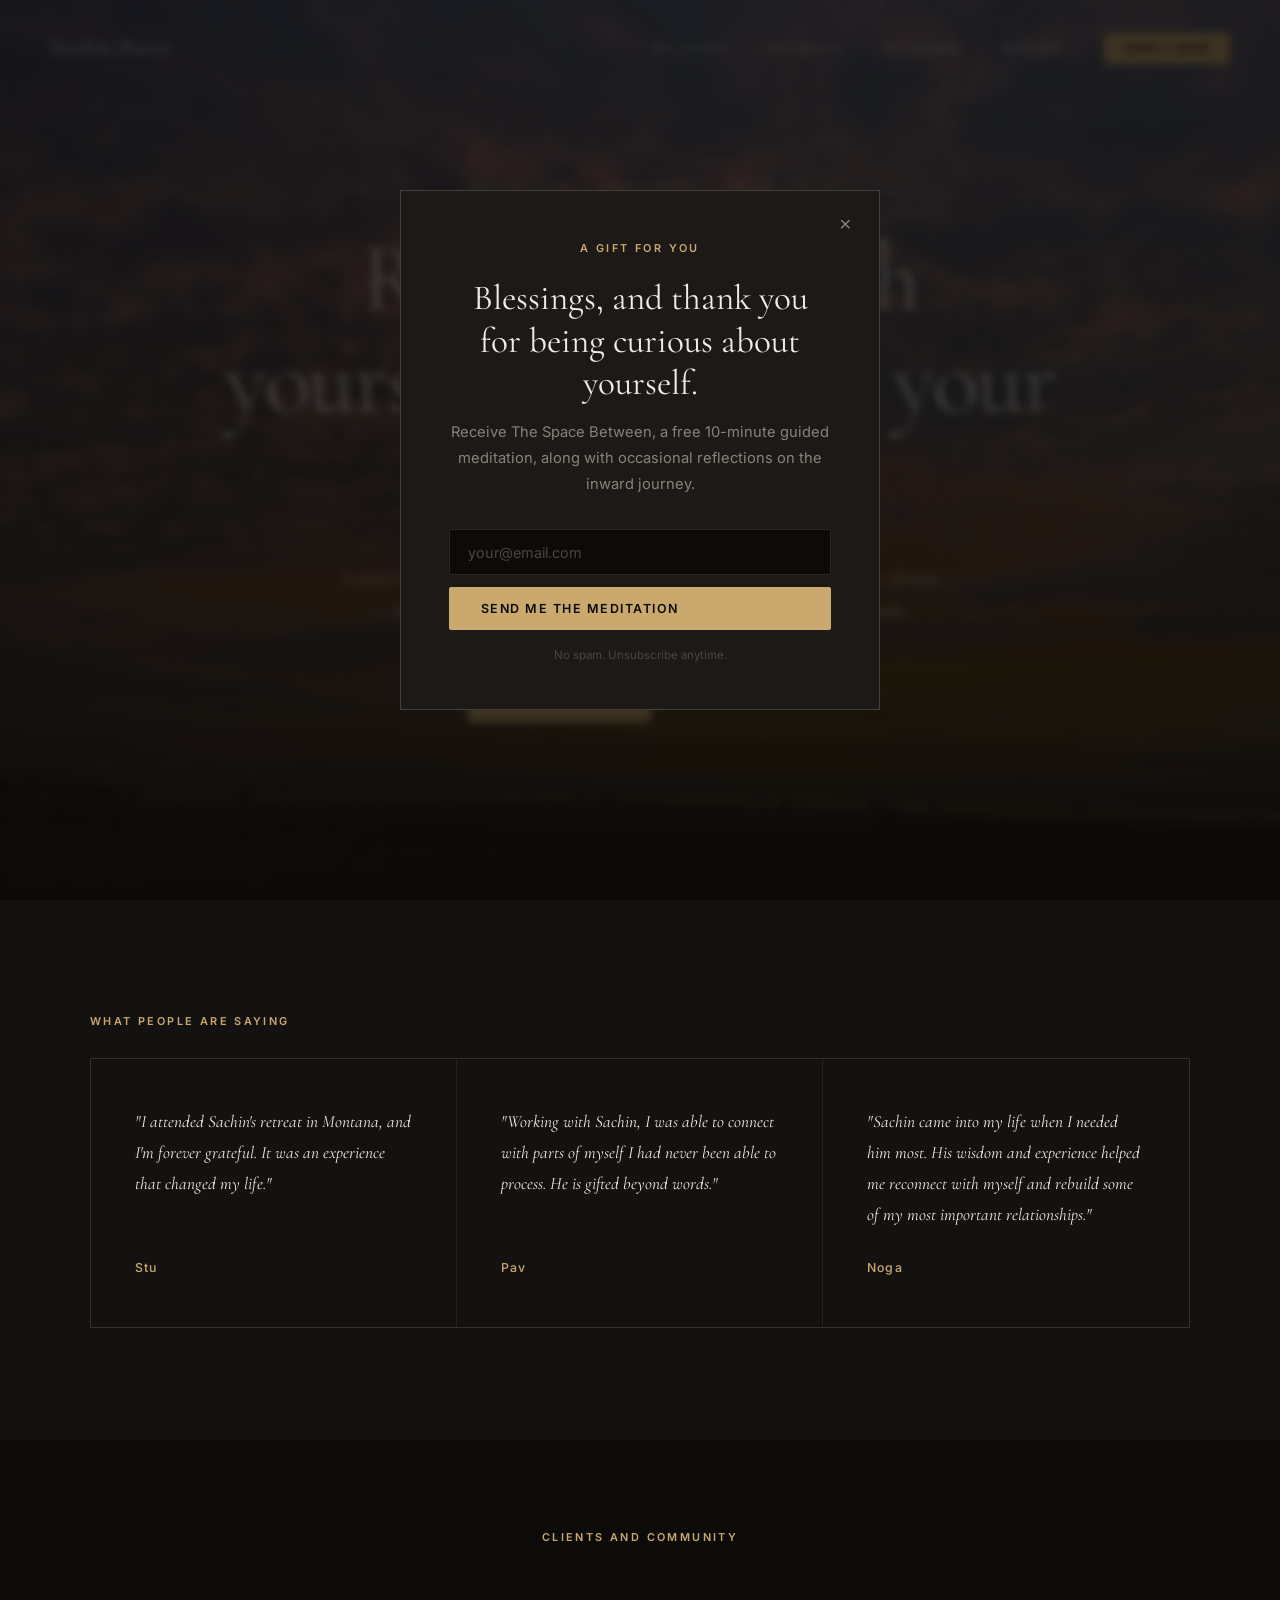
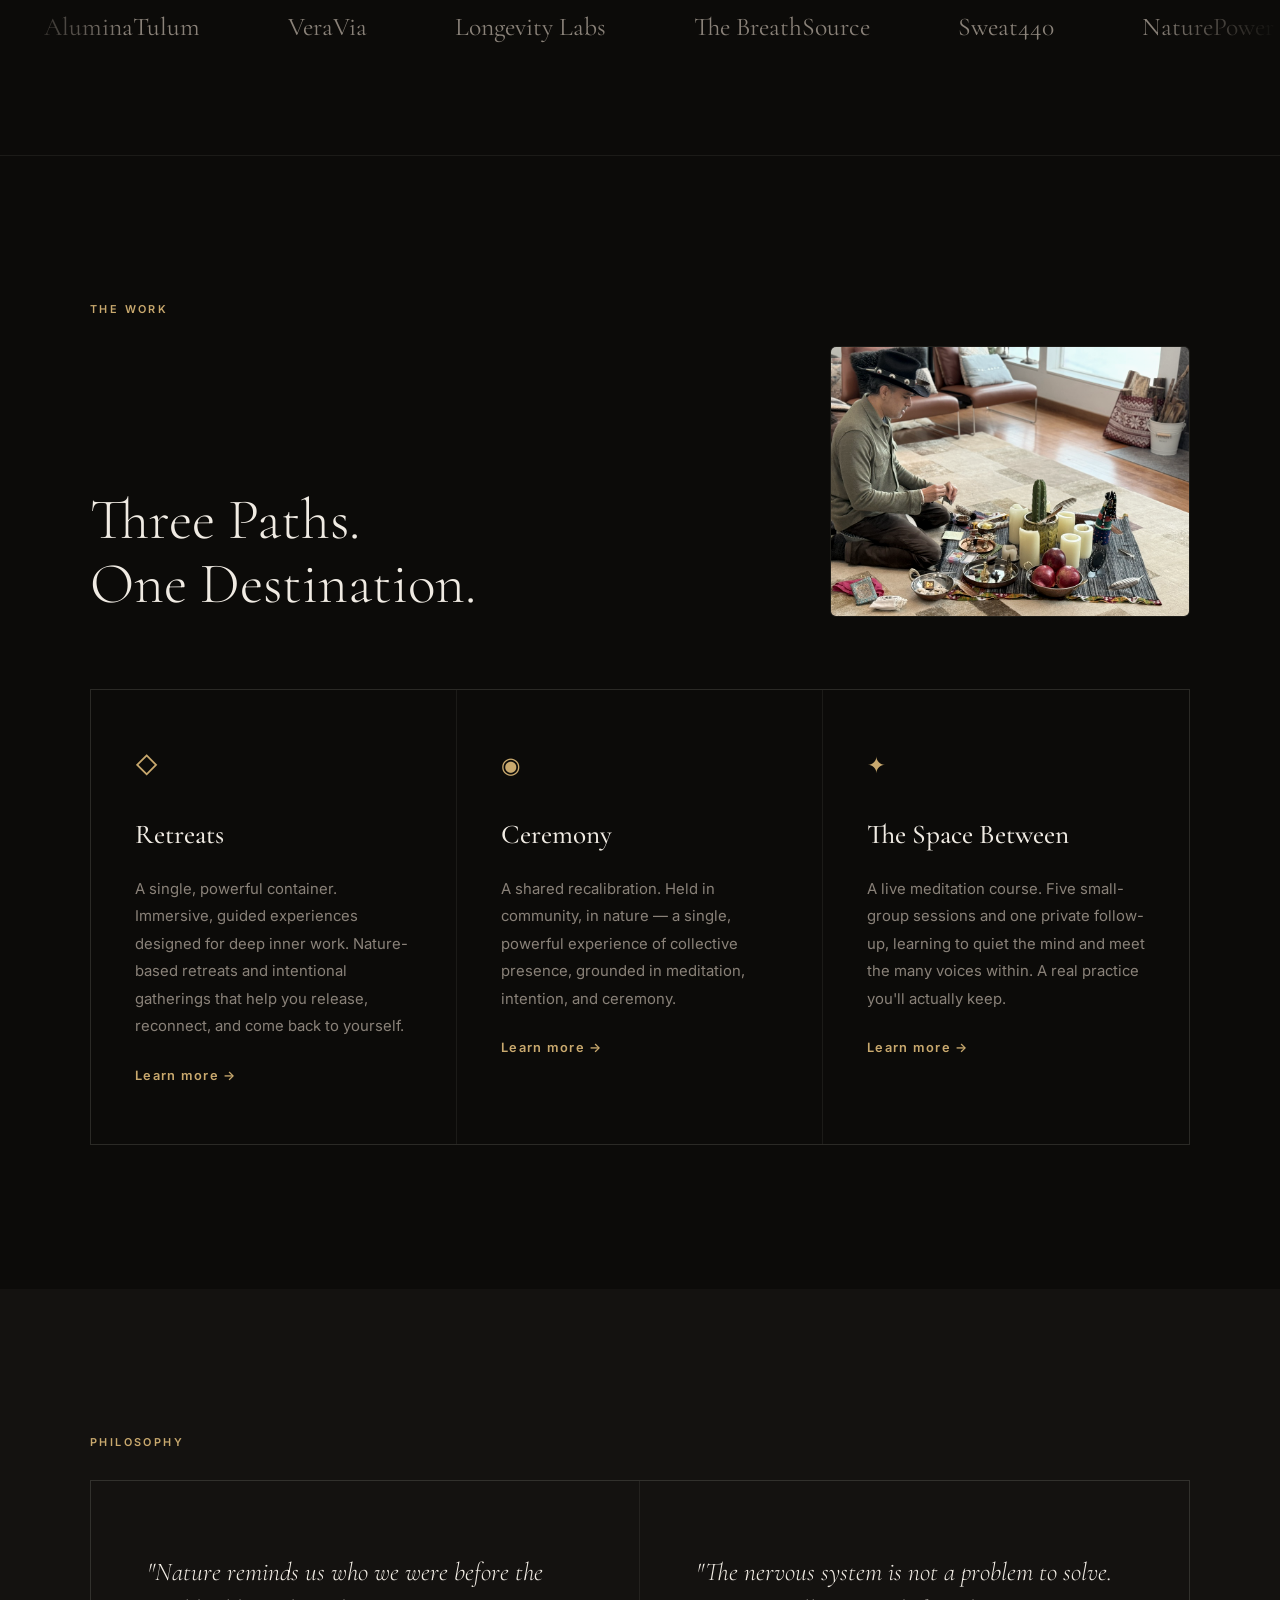
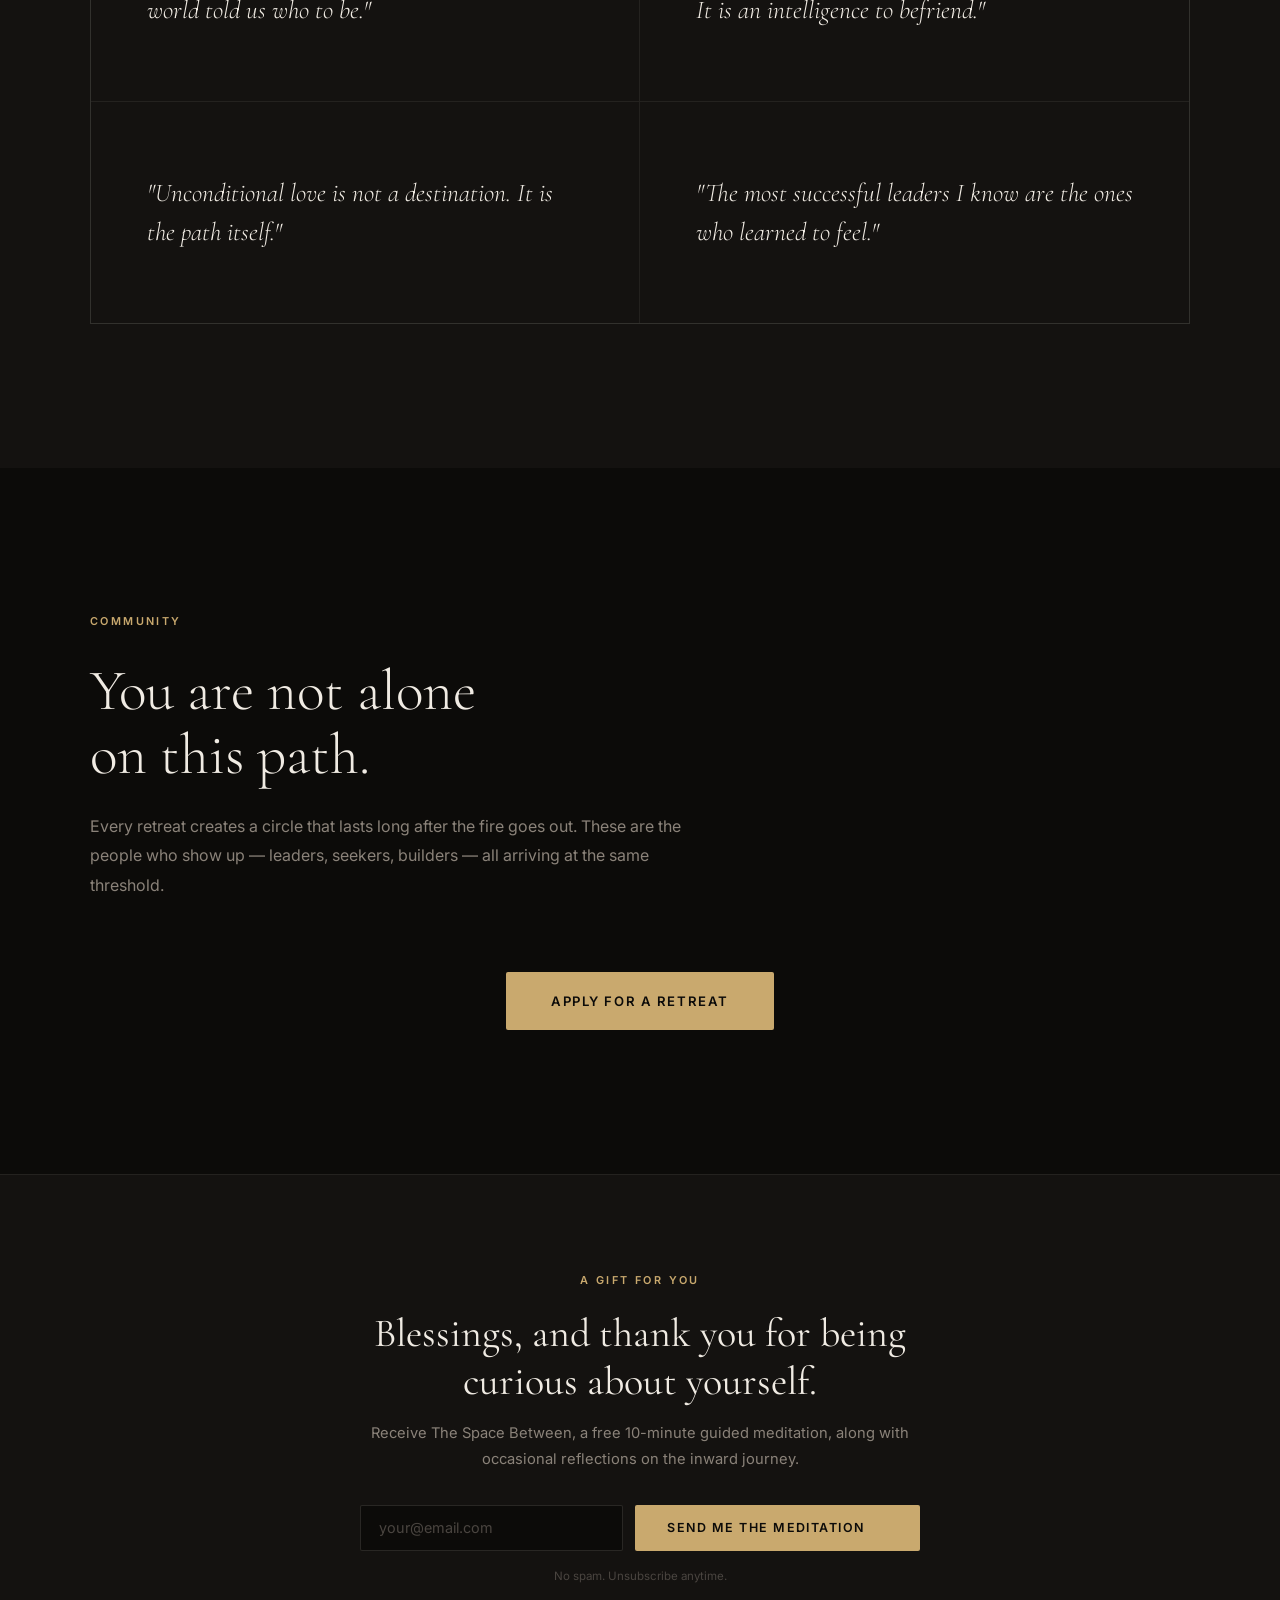
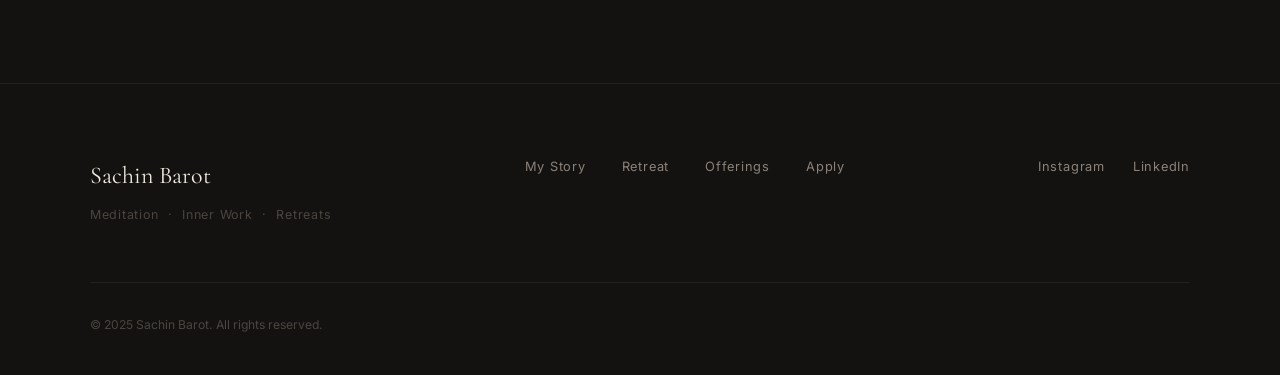
==== commit e33c984c: "Fix email sign-ups: free meditation popup and sign-up box on every page - Popup sign-ups were silent" ====
--- a/index.html
+++ b/index.html
@@ -219,6 +219,11 @@
     </div>
   </section>
 
+  <!-- ─── EMAIL SIGN-UP ─────────────────────────────────────── -->
+  <section class="signup-section">
+    <div class="container" data-signup="footer"></div>
+  </section>
+
   <!-- ─── FOOTER ───────────────────────────────────────────── -->
   <footer>
     <div class="container footer-inner">
@@ -245,5 +250,6 @@
   </footer>
 
   <script src="app.js"></script>
+  <script src="signup.js"></script>
 </body>
 </html>
--- a/style.css
+++ b/style.css
@@ -1649,7 +1649,8 @@
   .story-cta { padding: 5rem 0; }
 
   .email-popup { padding: 2.5rem 2rem; }
-  .email-popup-form { flex-direction: column; }
+  .signup-form { flex-direction: column; }
+  .signup-section { padding: 4.5rem 0; }
 
   .story-gallery-grid {
     grid-template-columns: 1fr;
@@ -1724,19 +1725,20 @@
   line-height: 1.2;
   margin-bottom: 1rem;
 }
-.email-popup-sub {
+.signup-sub {
   color: var(--text-muted);
   font-size: 0.92rem;
   line-height: 1.75;
   margin-bottom: 2rem;
 }
-.email-popup-form {
-  display: flex;
+.signup-form {
+  display: flex;
+  flex-wrap: wrap;
   gap: 0.75rem;
   margin-bottom: 1rem;
 }
-.email-popup-form input {
-  flex: 1;
+.signup-form input {
+  flex: 1 1 240px;
   min-width: 0;
   background: var(--bg);
   border: 1px solid var(--border-mid);
@@ -1746,28 +1748,56 @@
   font-family: var(--font-body);
   font-size: 0.9rem;
 }
-.email-popup-form input:focus {
+.signup-form input:focus {
   outline: none;
   border-color: var(--accent);
 }
-.email-popup-form input::placeholder { color: var(--text-dim); }
-.email-popup-note {
+.signup-form .btn { flex: 1 1 auto; }
+.signup-form input::placeholder { color: var(--text-dim); }
+.signup-note {
   font-size: 0.72rem;
   color: var(--text-dim);
 }
-.email-popup-success {
+.signup-success {
   display: none;
   font-family: var(--font-display);
   font-size: 1.3rem;
   color: var(--accent);
 }
-.email-popup.submitted .email-popup-form,
-.email-popup.submitted .email-popup-sub,
-.email-popup.submitted .email-popup-note {
+.signup-honeypot { position: absolute; left: -9999px; }
+.signup-error {
+  font-size: 0.82rem;
+  color: #e08a7a;
+  margin-bottom: 1rem;
+}
+.signup-card.submitted .signup-form,
+.signup-card.submitted .signup-sub,
+.signup-card.submitted .signup-note,
+.signup-card.submitted .signup-error {
   display: none;
 }
-.email-popup.submitted .email-popup-success {
+.signup-card.submitted .signup-success {
   display: block;
+}
+
+/* Inline sign-up box (before the footer on every page) */
+.signup-section {
+  padding: 6rem 0;
+  background: var(--bg-alt);
+  border-top: 1px solid var(--border);
+}
+.signup-section .signup-card {
+  max-width: 560px;
+  margin: 0 auto;
+  text-align: center;
+}
+.signup-section .section-label { justify-content: center; margin-bottom: 1.25rem; }
+.signup-section h3 {
+  font-family: var(--font-display);
+  font-size: clamp(1.8rem, 3.2vw, 2.5rem);
+  font-weight: 400;
+  line-height: 1.2;
+  margin-bottom: 1rem;
 }
 
 /* ─── CLIENTS & COMMUNITY ─────────────────────────────────── */
